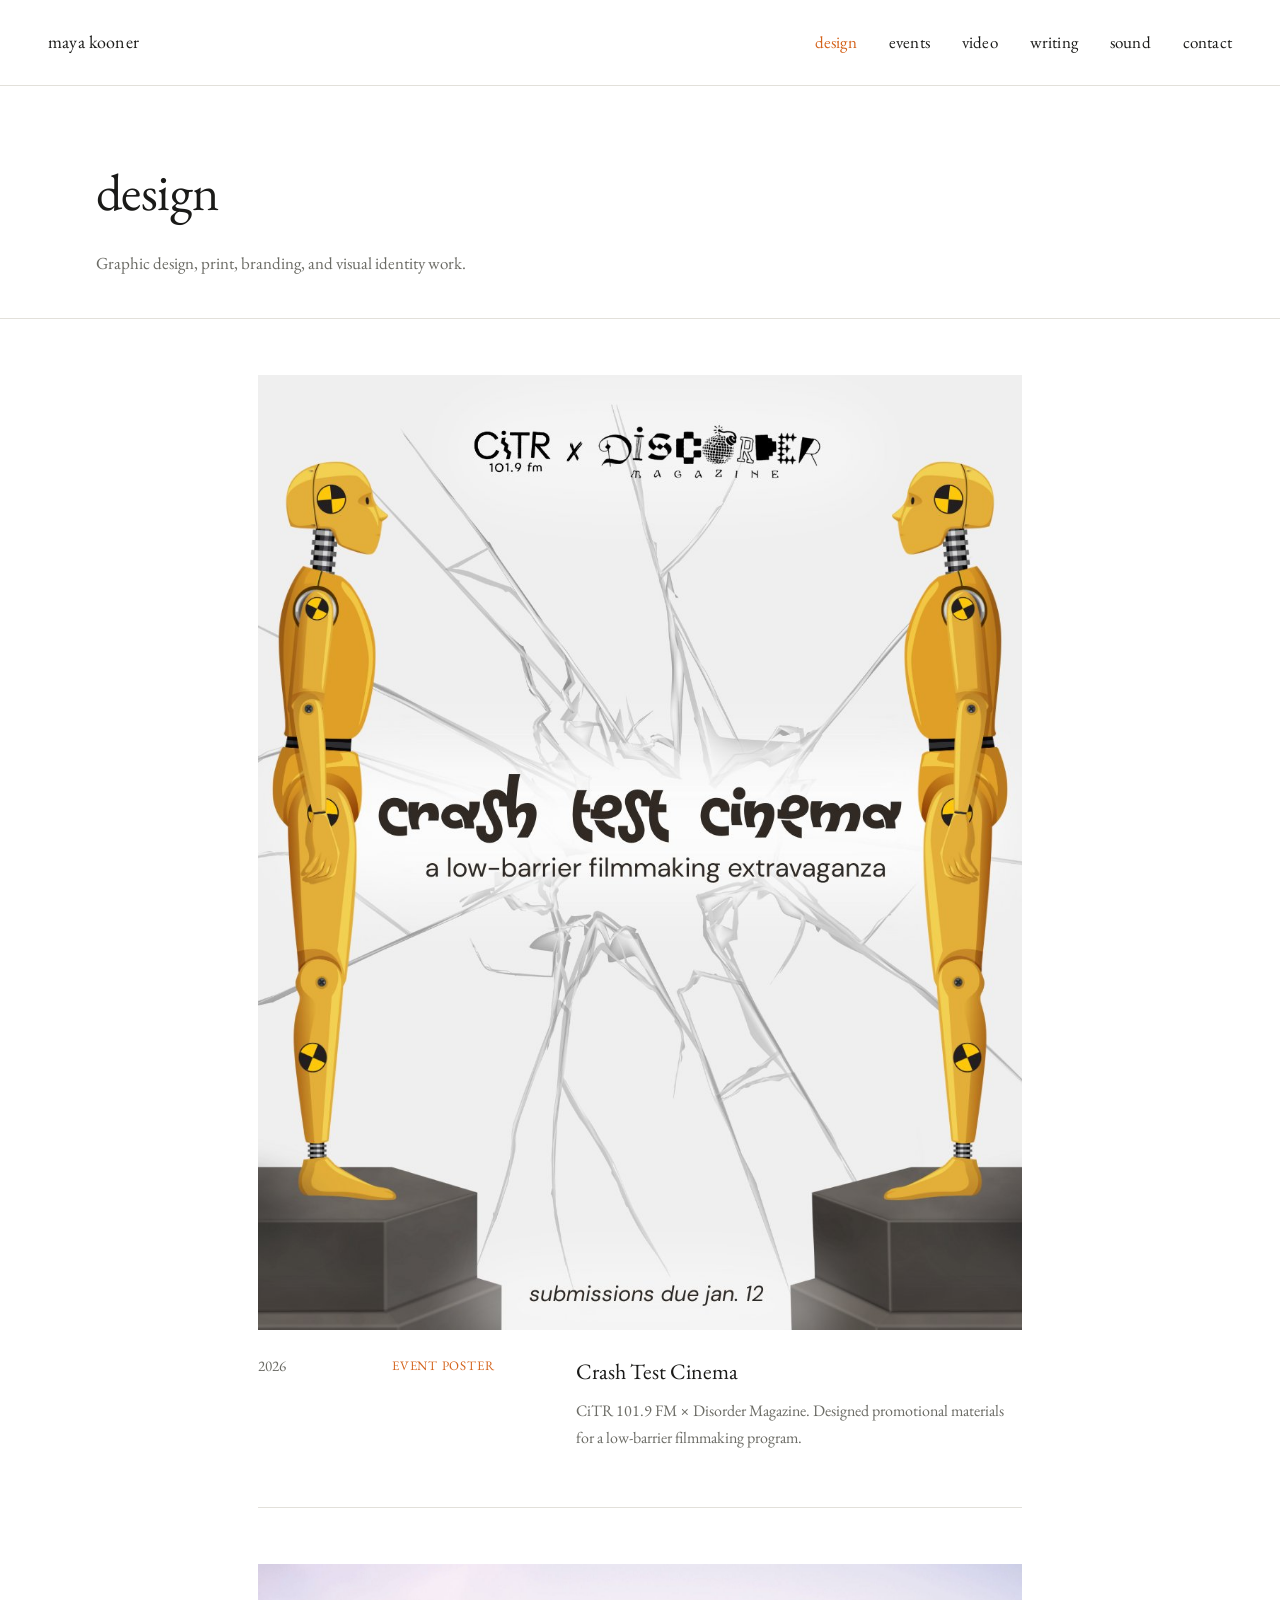
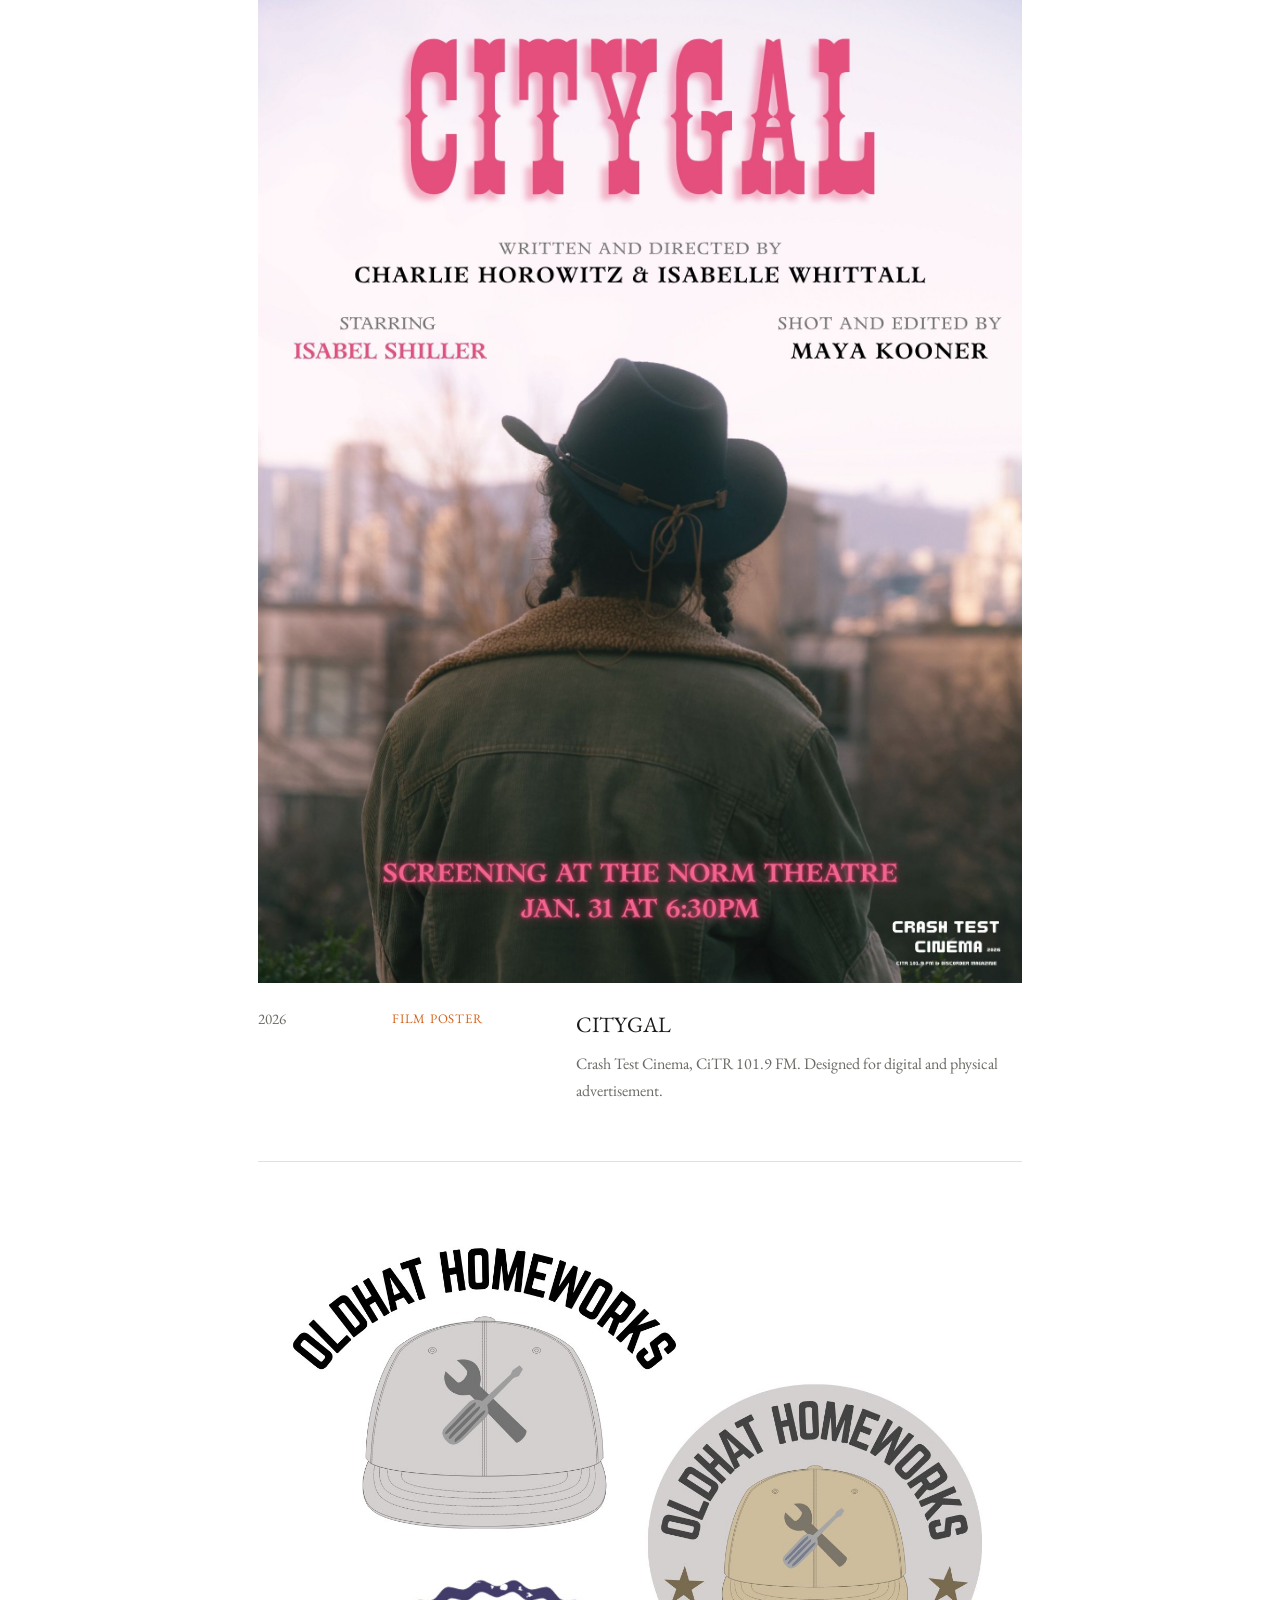
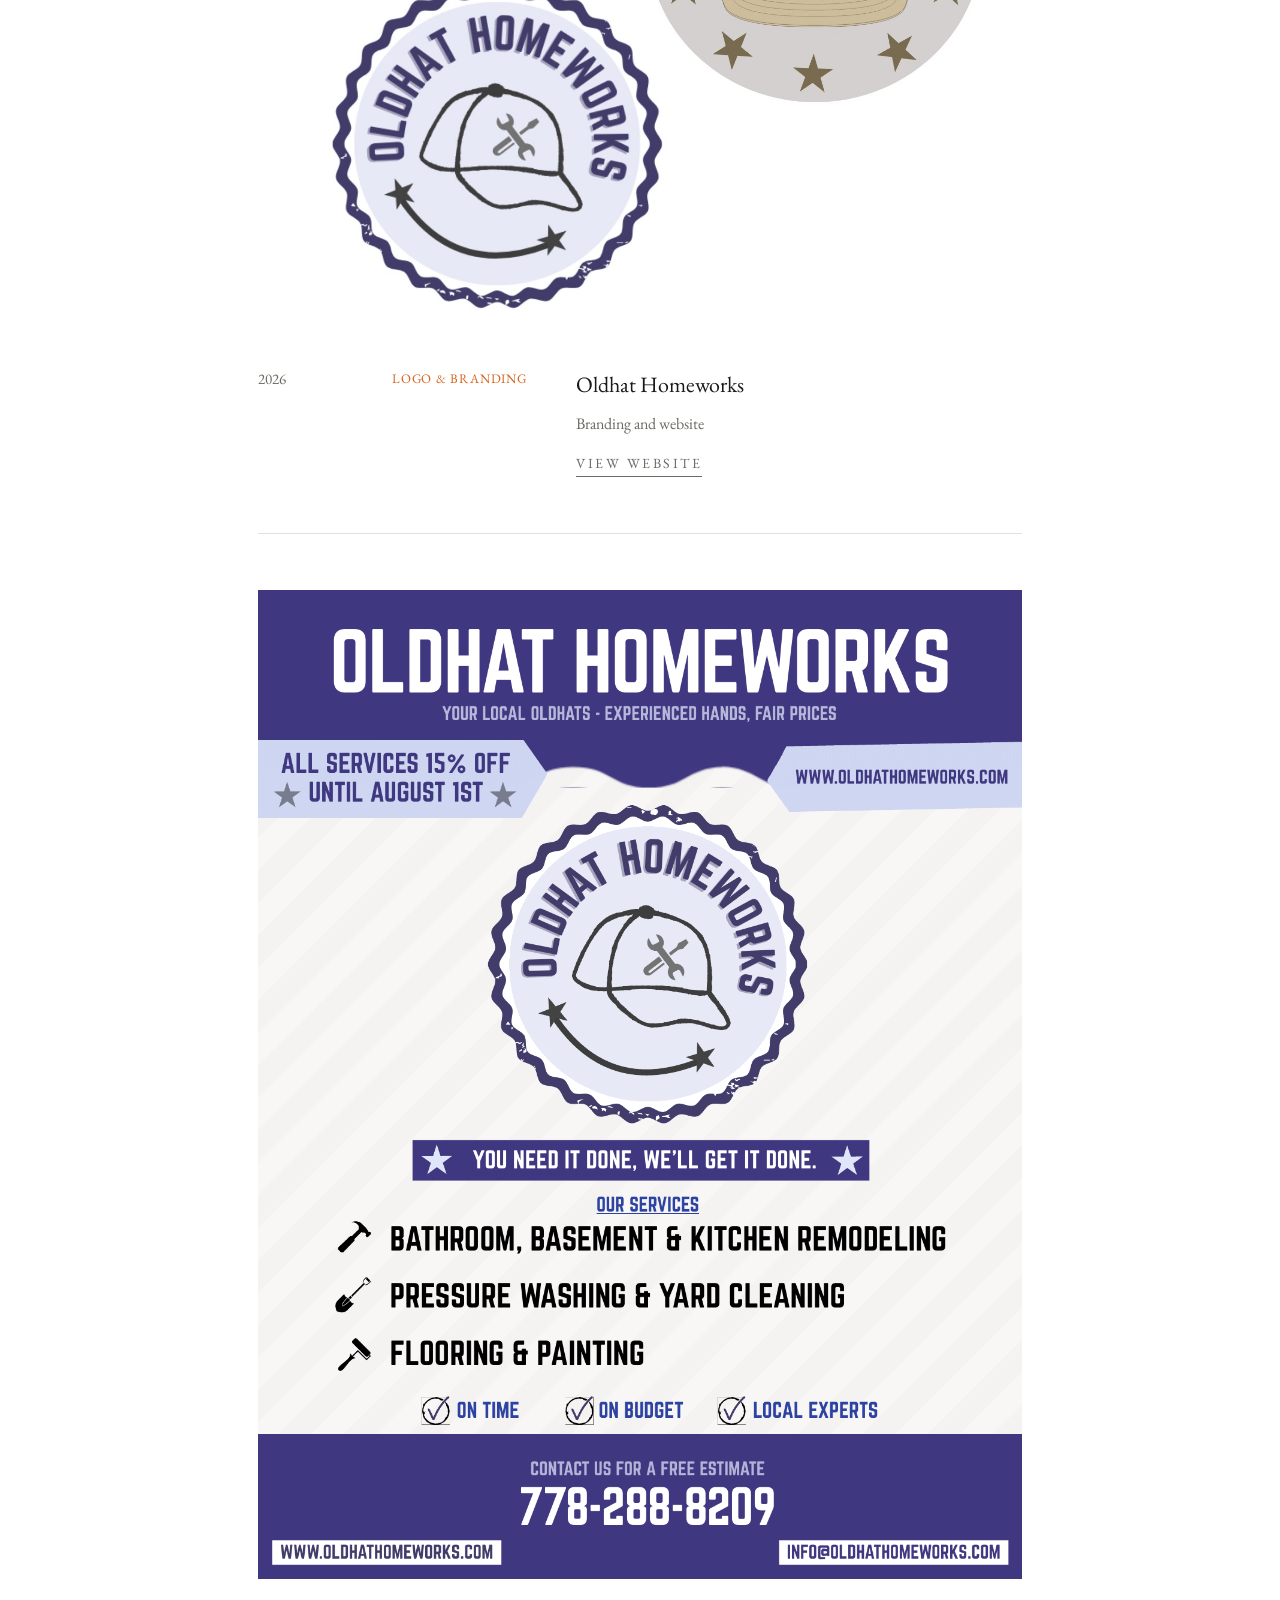
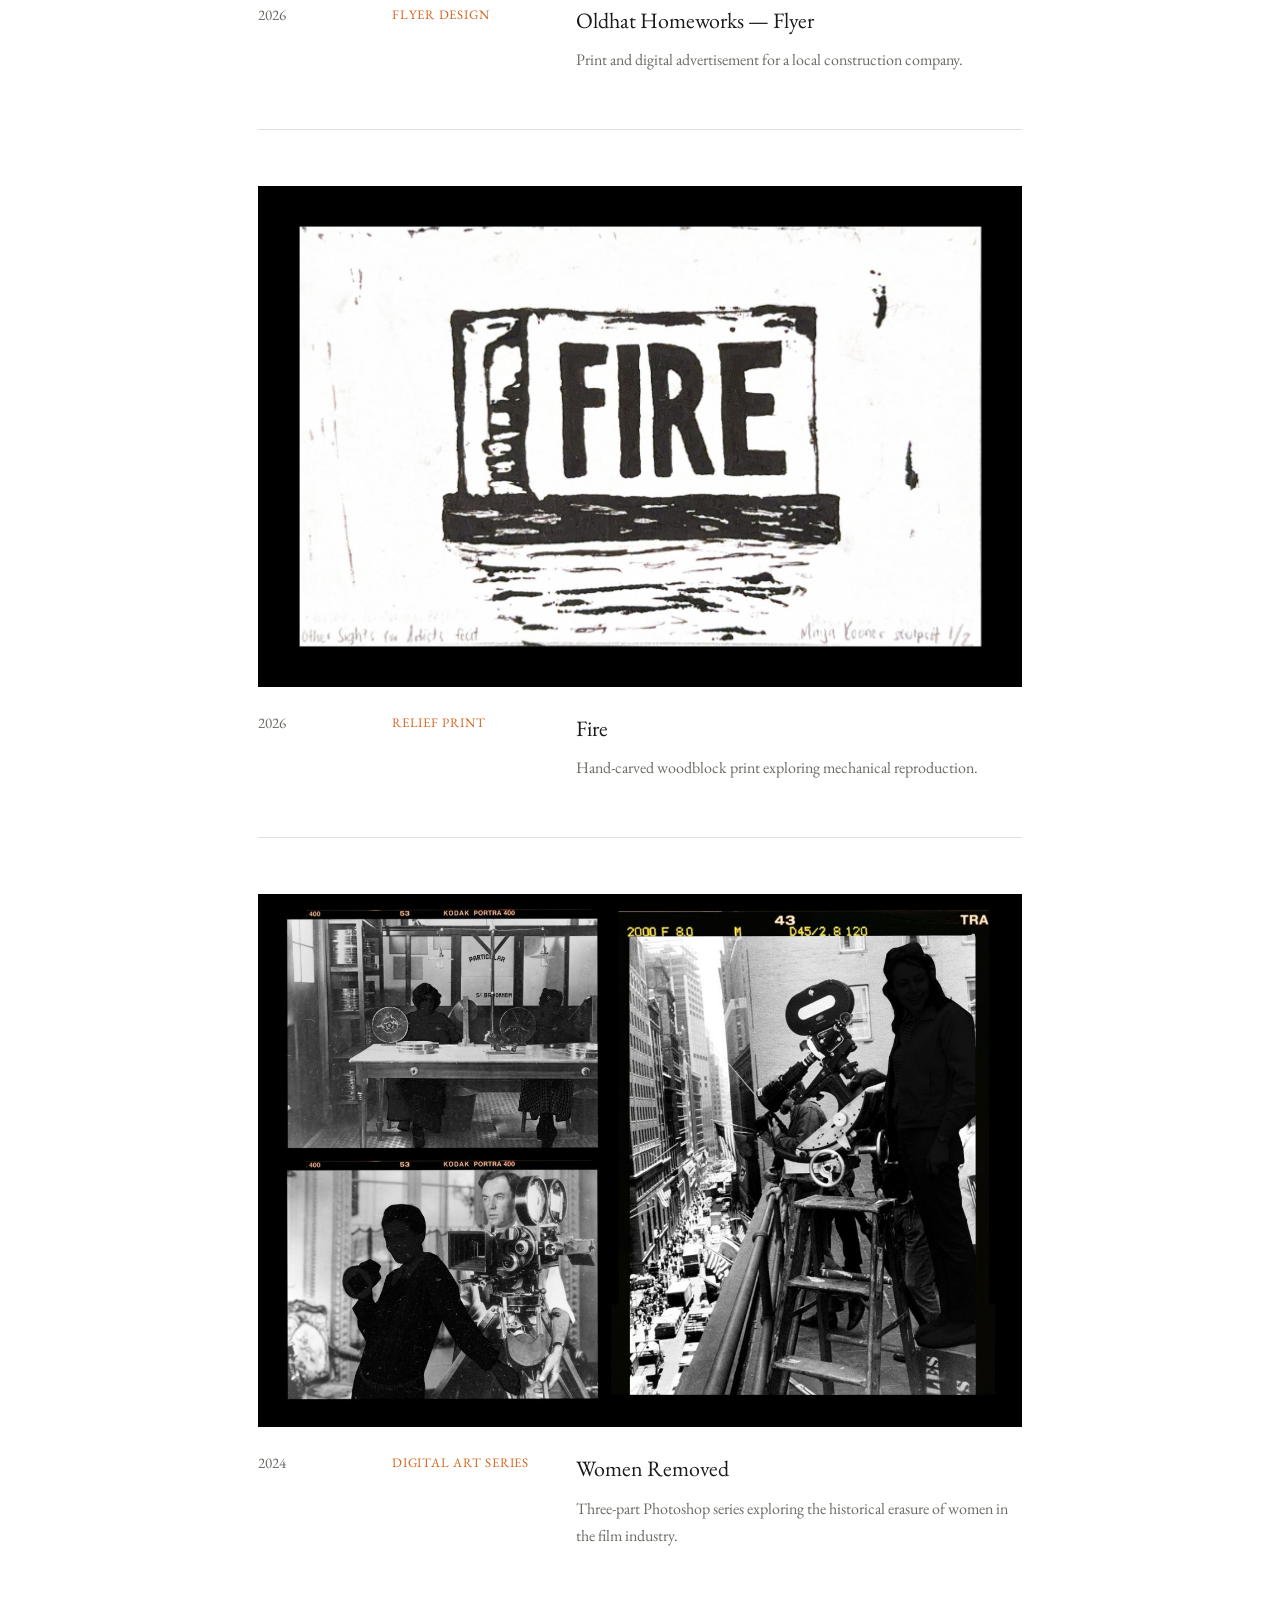
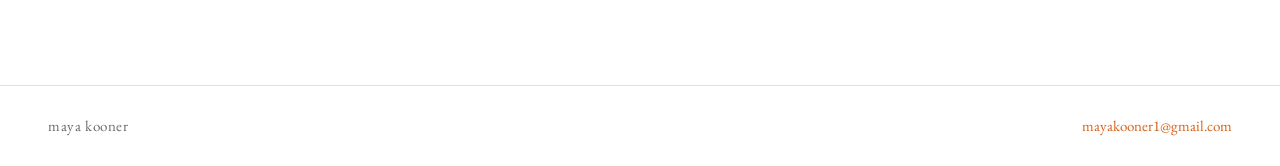
==== design.html @ 875c5512 "design.html video.html" ====
<!DOCTYPE html>
<html lang="en">
<head>
  <meta charset="UTF-8">
  <meta name="viewport" content="width=device-width, initial-scale=1.0">
  <title>design — maya kooner</title>
  <link rel="preconnect" href="https://fonts.googleapis.com">
  <link href="https://fonts.googleapis.com/css2?family=EB+Garamond:ital,wght@0,400;0,500;1,400&display=swap" rel="stylesheet">
  <link rel="stylesheet" href="style.css">
  <style>
    .projects {
      max-width: 860px;
      margin: 0 auto;
      padding: 0 48px;
    }

    .project {
      padding: 56px 0;
      border-bottom: 1px solid var(--light-rule);
    }

    .project:last-child { border-bottom: none; }

    .project-img {
      width: 100%;
      display: block;
      margin-bottom: 24px;
    }

    .project-footer {
      display: grid;
      grid-template-columns: 110px 160px 1fr;
      gap: 24px;
      align-items: start;
    }

    .project-year {
      font-size: 15px;
      color: var(--mid);
    }

    .project-tag {
      font-size: 13px;
      letter-spacing: 0.06em;
      text-transform: uppercase;
      color: var(--orange);
      line-height: 1.8;
    }

    .project-title {
      font-family: 'EB Garamond', serif;
      font-size: 22px;
      font-weight: 400;
      margin-bottom: 8px;
    }

    .project-desc {
      font-size: 16px;
      color: var(--mid);
      line-height: 1.7;
    }

    @media (max-width: 768px) {
      .projects { padding: 0 24px; }
      .project { padding: 40px 0; }
      .project-footer { grid-template-columns: 1fr; gap: 12px; }
    }
  </style>
</head>
<body>

  <nav>
    <a class="nav-name" href="index.html">maya kooner</a>
    <ul class="nav-links">
      <li><a href="design.html" class="active">design</a></li>
      <li><a href="events.html">events</a></li>
      <li><a href="video.html">video</a></li>
      <li><a href="writing.html">writing</a></li>
      <li><a href="sound.html">sound</a></li>
      <li><a href="mailto:mayakooner1@gmail.com" class="contact-link">contact</a></li>
    </ul>
  </nav>

  <div class="page-header">
    <h1>design</h1>
    <p>Graphic design, print, branding, and visual identity work.</p>
  </div>

  <div class="projects">

    <div class="project">
      <img class="project-img" src="crash_test_cinema__copy.png" alt="Crash Test Cinema poster">
      <div class="project-footer">
        <div class="project-year">2026</div>
        <div class="project-tag">Event Poster</div>
        <div>
          <div class="project-title">Crash Test Cinema</div>
          <div class="project-desc">CiTR 101.9 FM × Disorder Magazine. Designed promotional materials for a low-barrier filmmaking program.</div>
        </div>
      </div>
    </div>

    <div class="project">
      <img class="project-img" src="CITYGAL-Web_Version.jpg" alt="CITYGAL film poster">
      <div class="project-footer">
        <div class="project-year">2026</div>
        <div class="project-tag">Film Poster</div>
        <div>
          <div class="project-title">CITYGAL</div>
          <div class="project-desc">Crash Test Cinema, CiTR 101.9 FM. Designed for digital and physical advertisement.</div>
        </div>
      </div>
    </div>

    <div class="project">
      <img class="project-img" src="6_copy.png" alt="Oldhat Homeworks logo design">
      <div class="project-footer">
        <div class="project-year">2026</div>
        <div class="project-tag">Logo & Branding</div>
        <div>
          <div class="project-title">Oldhat Homeworks</div>
          <div class="project-desc">Branding and website</div>
          <a class="project-btn" href="https://www.oldhathomeworks.com/" target="_blank" rel="noopener">View website</a>
        </div>
      </div>
    </div>

    <div class="project">
      <img class="project-img" src="oldhat_flyer-1.png" alt="Oldhat Homeworks flyer">
      <div class="project-footer">
        <div class="project-year">2026</div>
        <div class="project-tag">Flyer Design</div>
        <div>
          <div class="project-title">Oldhat Homeworks — Flyer</div>
          <div class="project-desc">Print and digital advertisement for a local construction company.</div>
        </div>
      </div>
    </div>

    <div class="project">
      <img class="project-img" src="Untitled_design_copy.png" alt="Fire — relief print">
      <div class="project-footer">
        <div class="project-year">2026</div>
        <div class="project-tag">Relief Print</div>
        <div>
          <div class="project-title">Fire</div>
          <div class="project-desc">Hand-carved woodblock print exploring mechanical reproduction.</div>
        </div>
      </div>
    </div>

    <div class="project">
      <img class="project-img" src="4_copy.png" alt="Women Removed — digital art series">
      <div class="project-footer">
        <div class="project-year">2024</div>
        <div class="project-tag">Digital Art Series</div>
        <div>
          <div class="project-title">Women Removed</div>
          <div class="project-desc">Three-part Photoshop series exploring the historical erasure of women in the film industry.</div>
        </div>
      </div>
    </div>

  </div>

  <footer>
    <span>maya kooner</span>
    <a href="mailto:mayakooner1@gmail.com">mayakooner1@gmail.com</a>
  </footer>

</body>
</html>
---- style.css ----
*, *::before, *::after { box-sizing: border-box; margin: 0; padding: 0; }

:root {
  --cream: #f7f5f0;
  --white: #ffffff;
  --ink: #1a1a18;
  --mid: #6b6b65;
  --orange: #d4621a;
  --light-rule: #e2e0da;
}

body {
  font-family: 'EB Garamond', serif;
  background: var(--white);
  color: var(--ink);
  font-size: 17px;
  line-height: 1.6;
}

nav {
  display: flex;
  align-items: center;
  justify-content: space-between;
  padding: 28px 48px;
  position: sticky;
  top: 0;
  background: var(--white);
  z-index: 100;
  border-bottom: 1px solid var(--light-rule);
}

.nav-name {
  font-family: 'EB Garamond', serif;
  font-size: 18px;
  font-weight: 400;
  letter-spacing: 0.01em;
  text-decoration: none;
  color: var(--ink);
}

.nav-links {
  display: flex;
  align-items: center;
  gap: 32px;
  list-style: none;
}

.nav-links a {
  text-decoration: none;
  color: var(--ink);
  font-family: 'EB Garamond', serif;
  font-size: 17px;
  font-weight: 400;
  letter-spacing: 0.01em;
  transition: color 0.2s;
}

.nav-links a:hover { color: var(--mid); }
.nav-links a.active { color: var(--orange); }

.button-link,
.writing-link,
.project-link,
.project-btn,
.header-links a,
.event-links a {
  display: inline-block;
  margin-top: 14px;
  font-size: 14px;
  letter-spacing: 0.18em;
  text-transform: uppercase;
  color: var(--mid);
  text-decoration: none;
  border-bottom: 1px solid currentColor;
  padding-bottom: 2px;
  transition: color 0.2s, border-color 0.2s;
}

.button-link:hover,
.writing-link:hover,
.project-link:hover,
.project-btn:hover,
.header-links a:hover,
.event-links a:hover {
  color: var(--orange);
  border-color: currentColor;
}

.page-header {
  padding: 64px 72px 40px 96px;
  border-bottom: 1px solid var(--light-rule);
}

.page-header h1 {
  font-family: 'EB Garamond', serif;
  font-size: clamp(32px, 5vw, 52px);
  font-weight: 400;
  letter-spacing: -0.01em;
}

.page-header p {
  margin-top: 16px;
  font-size: 17px;
  color: var(--mid);
  max-width: 560px;
  line-height: 1.7;
}

/* FOOTER */
footer {
  border-top: 1px solid var(--light-rule);
  padding: 28px 48px;
  display: flex;
  justify-content: space-between;
  align-items: center;
  margin-top: 80px;
}

footer span {
  font-size: 15px;
  color: var(--mid);
  letter-spacing: 0.04em;
  font-family: 'EB Garamond', serif;
}

footer a {
  font-size: 15px;
  color: var(--orange);
  text-decoration: none;
  font-family: 'EB Garamond', serif;
}

@media (max-width: 768px) {
  nav { padding: 20px 24px; }
  .nav-links { gap: 16px; }
  .page-header { padding: 40px 24px 28px; }
  footer { padding: 20px 24px; flex-direction: column; gap: 8px; text-align: center; }
}
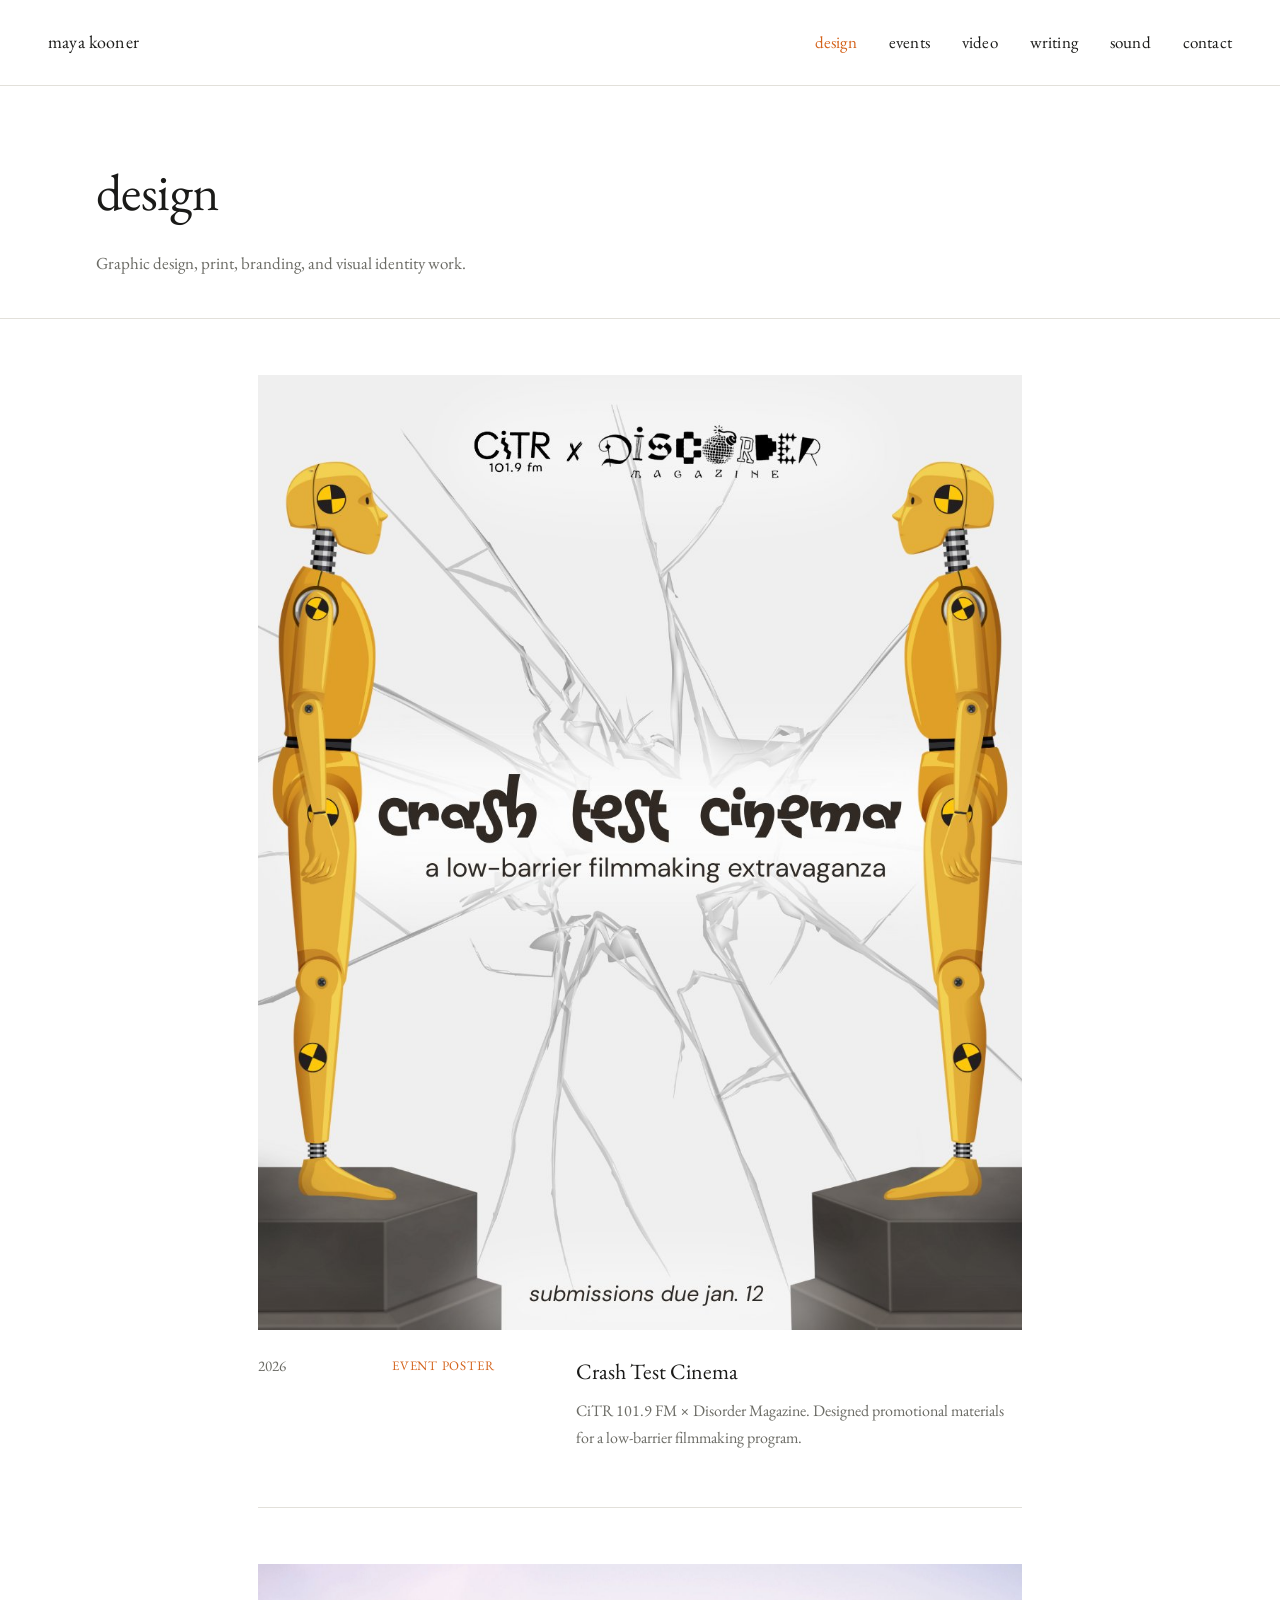
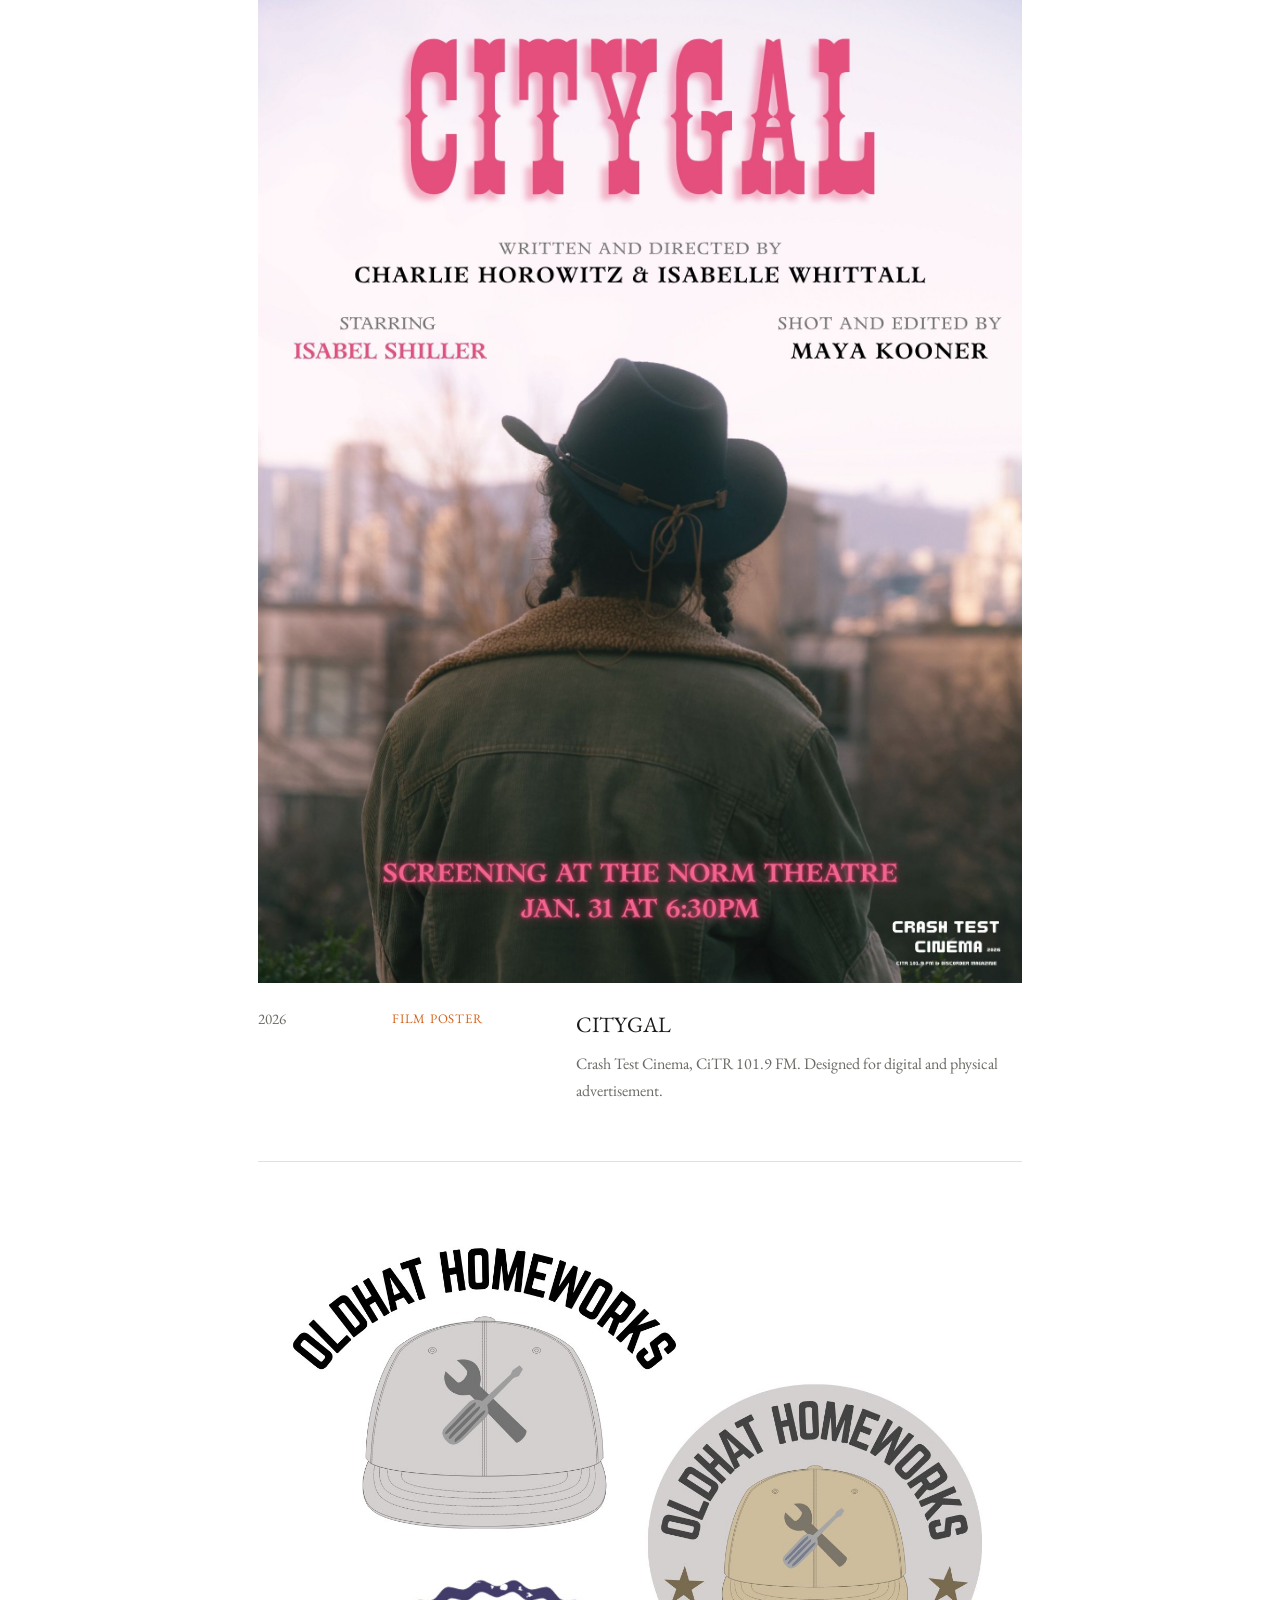
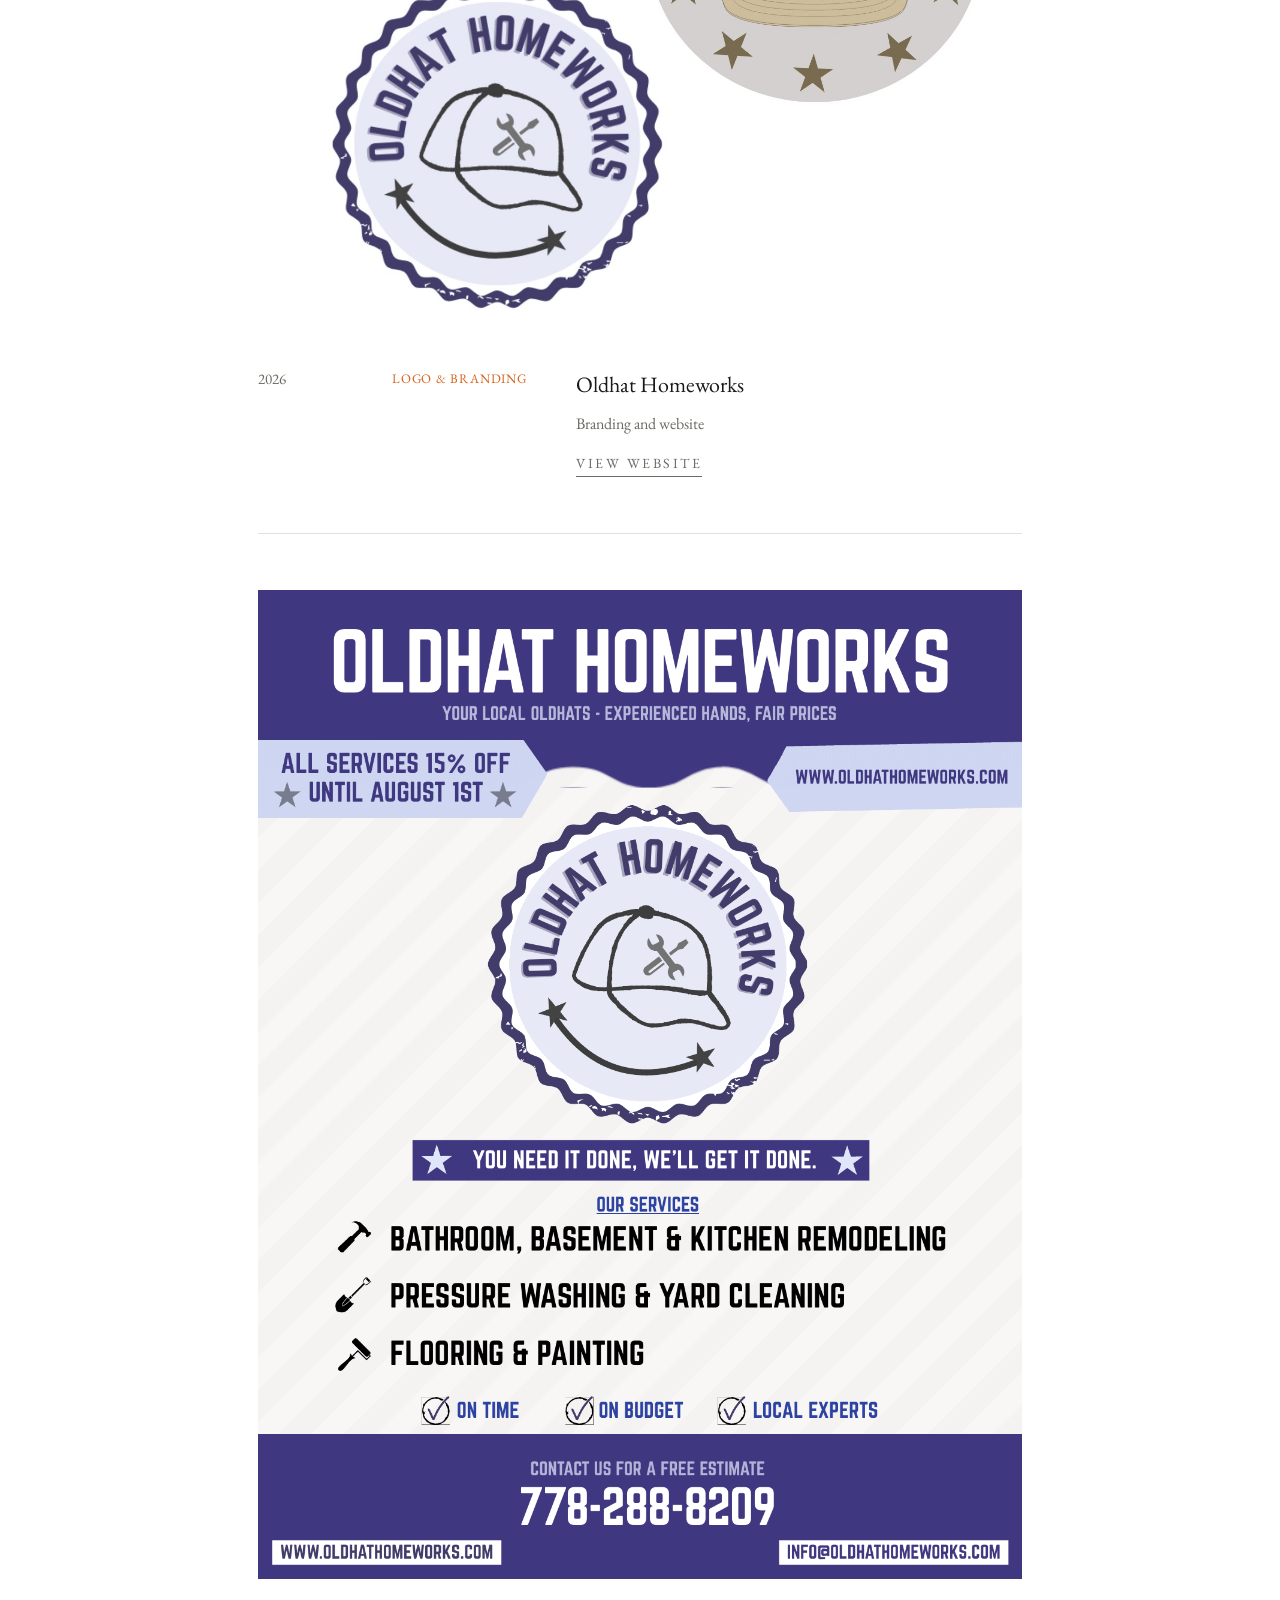
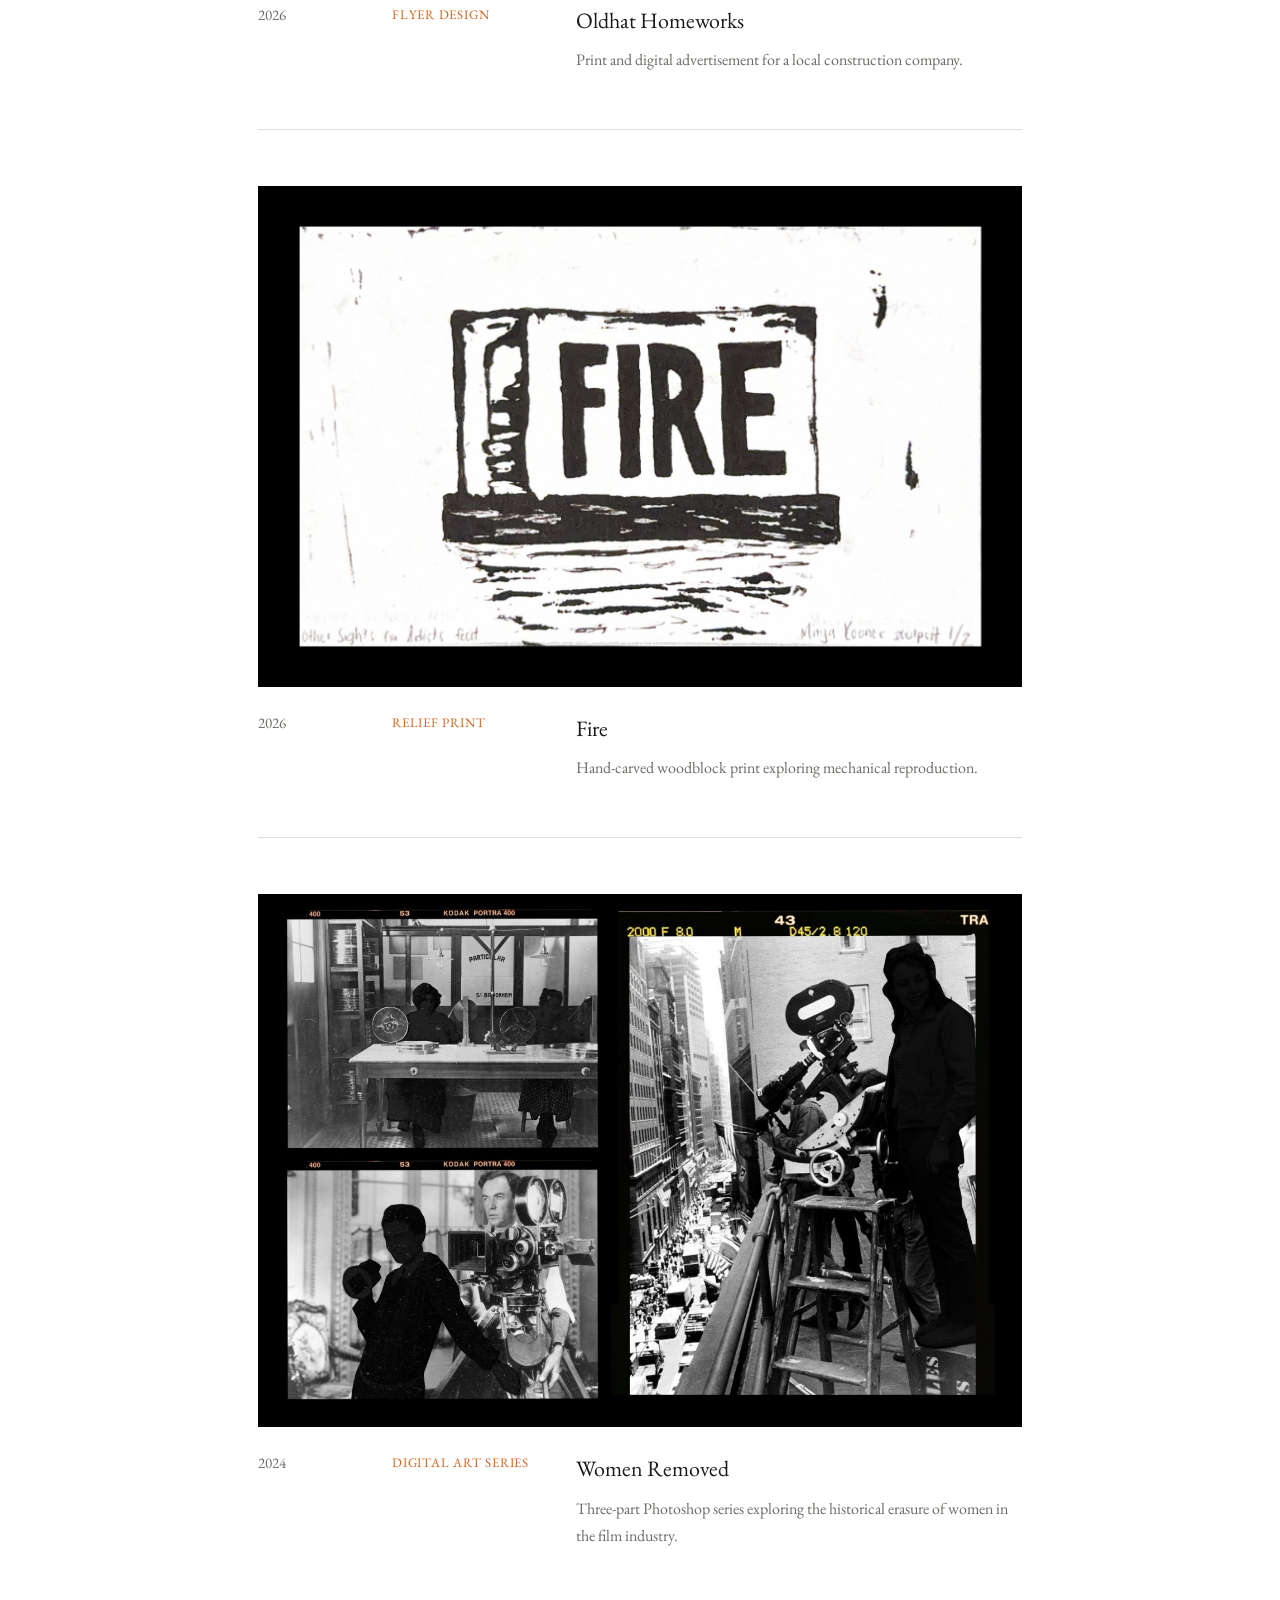
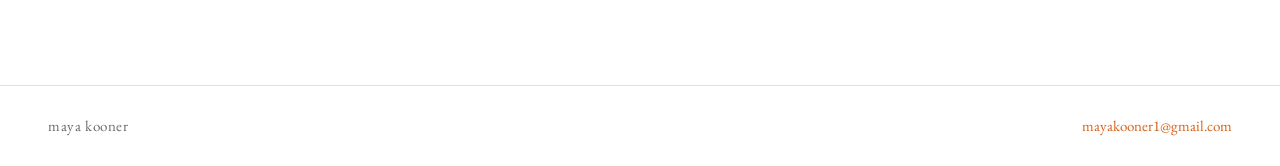
==== commit 07c73e6b: "design.html" ====
--- a/design.html
+++ b/design.html
@@ -131,7 +131,7 @@
         <div class="project-year">2026</div>
         <div class="project-tag">Flyer Design</div>
         <div>
-          <div class="project-title">Oldhat Homeworks — Flyer</div>
+          <div class="project-title">Oldhat Homeworks</div>
           <div class="project-desc">Print and digital advertisement for a local construction company.</div>
         </div>
       </div>
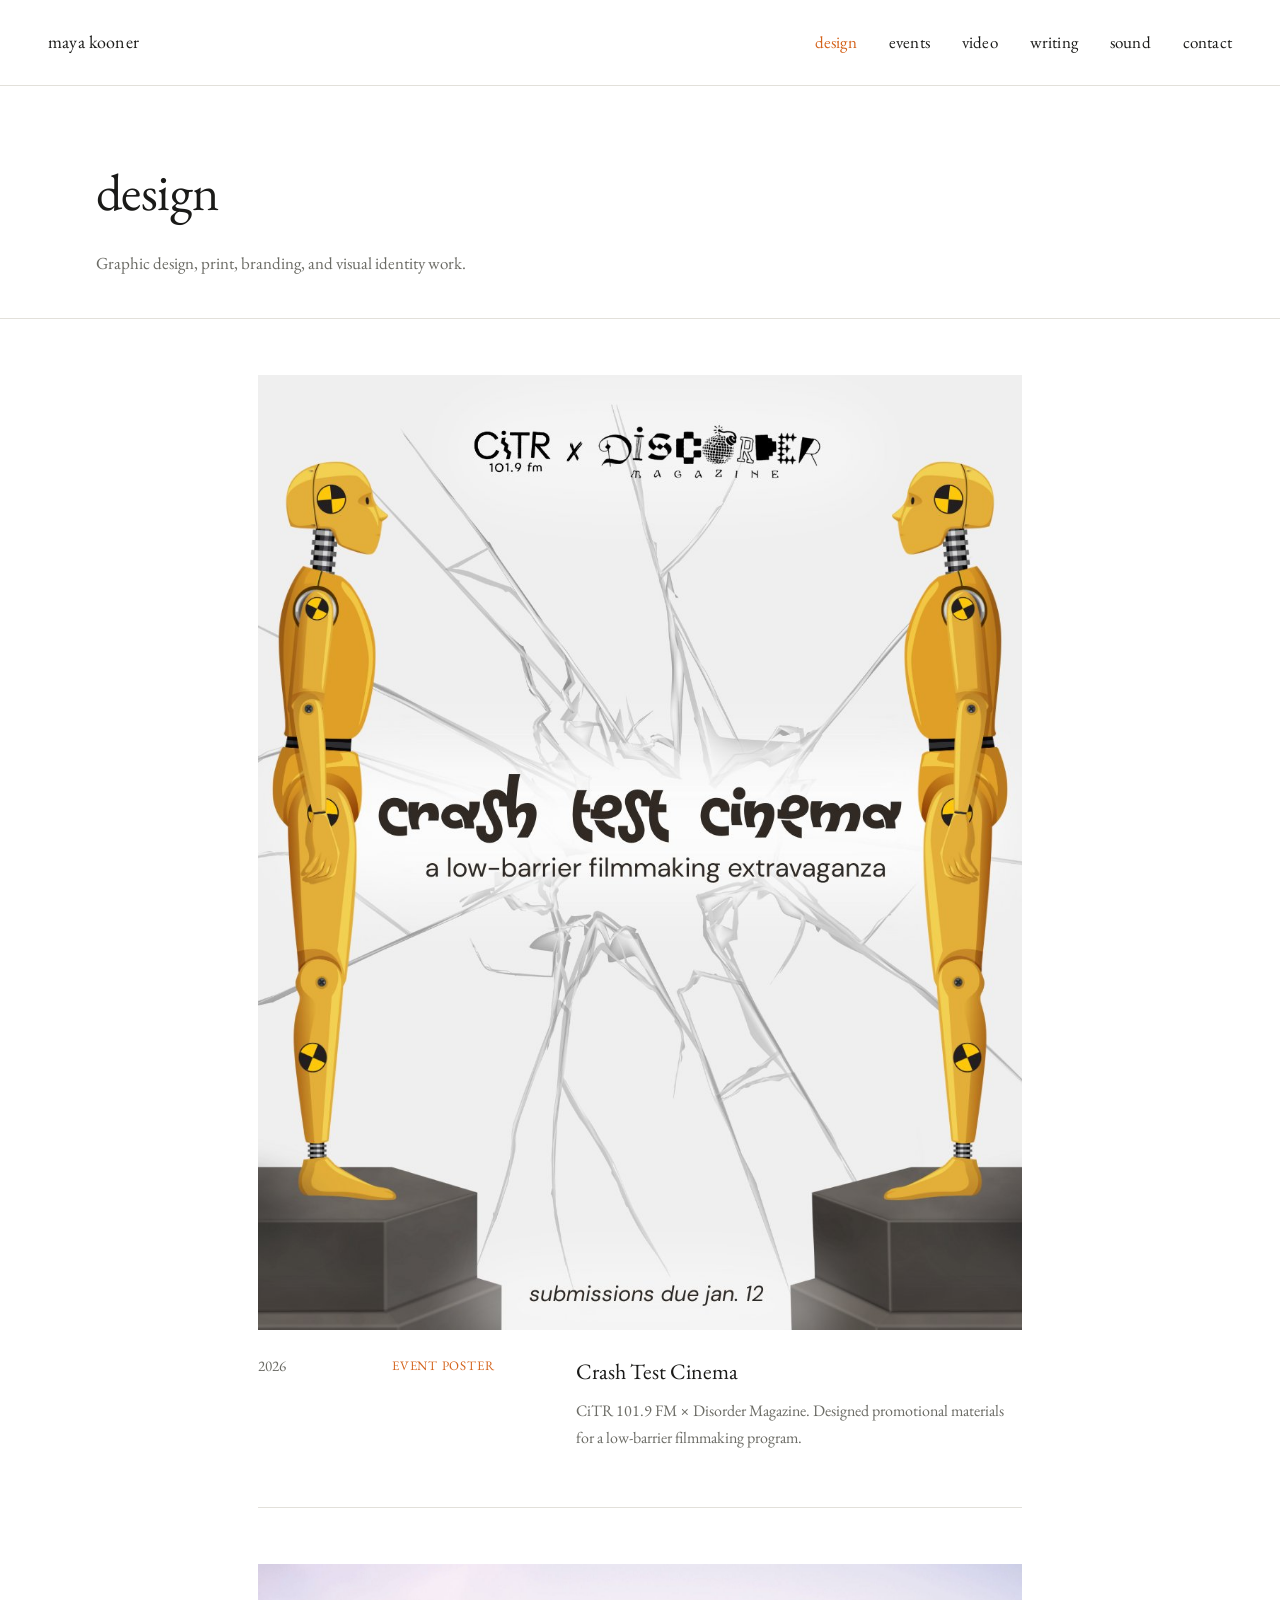
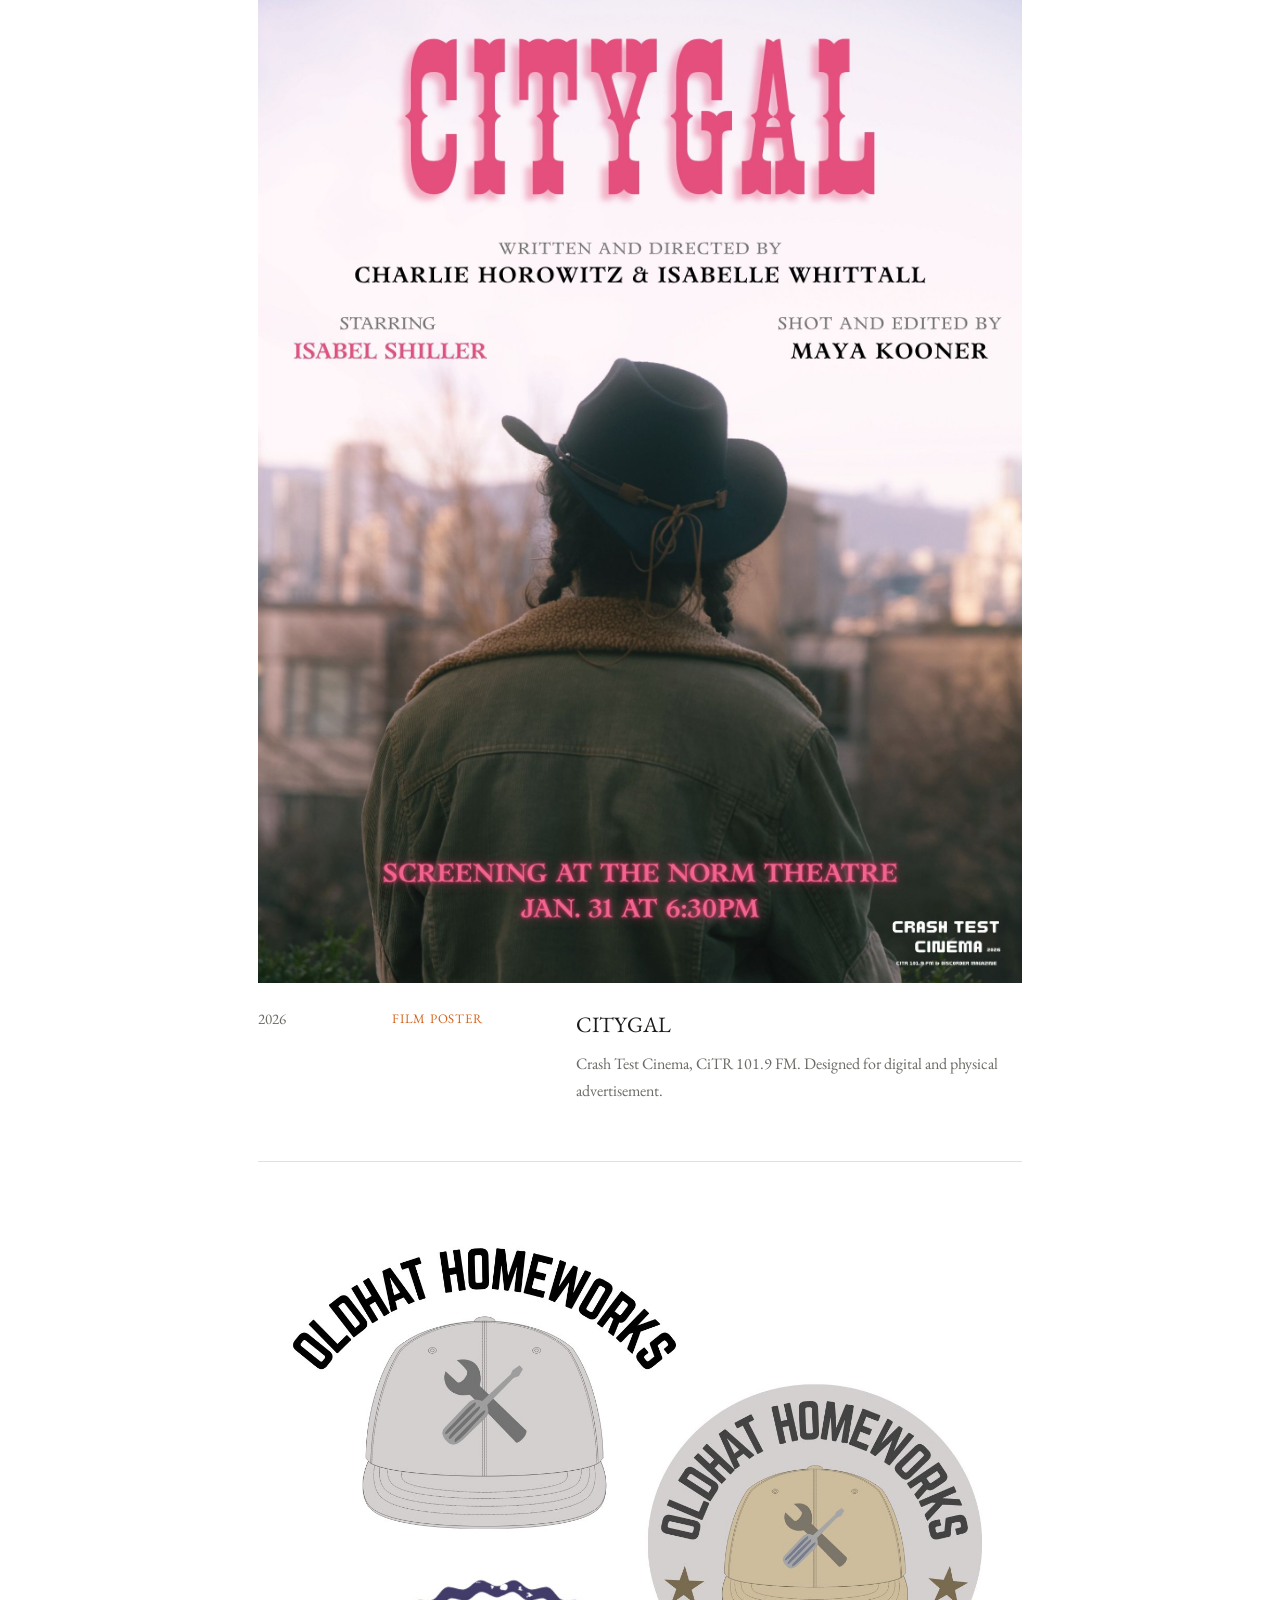
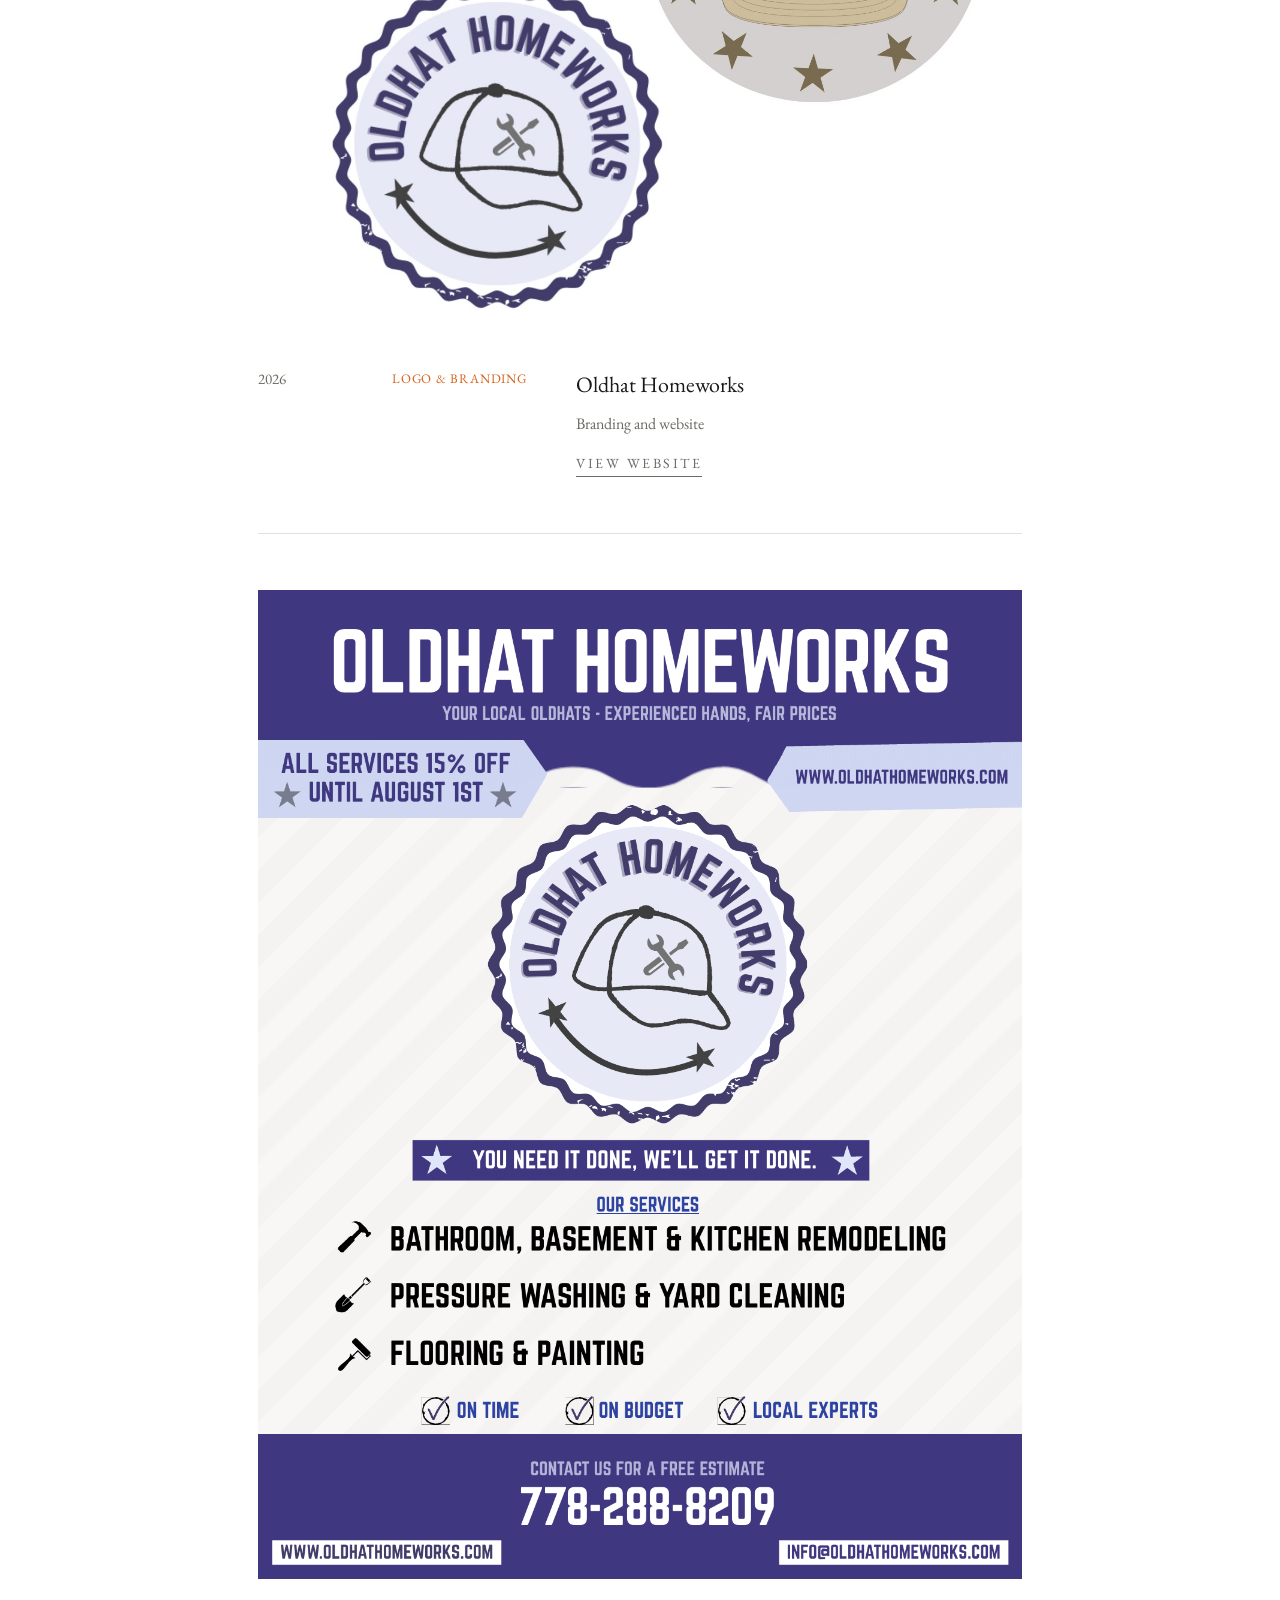
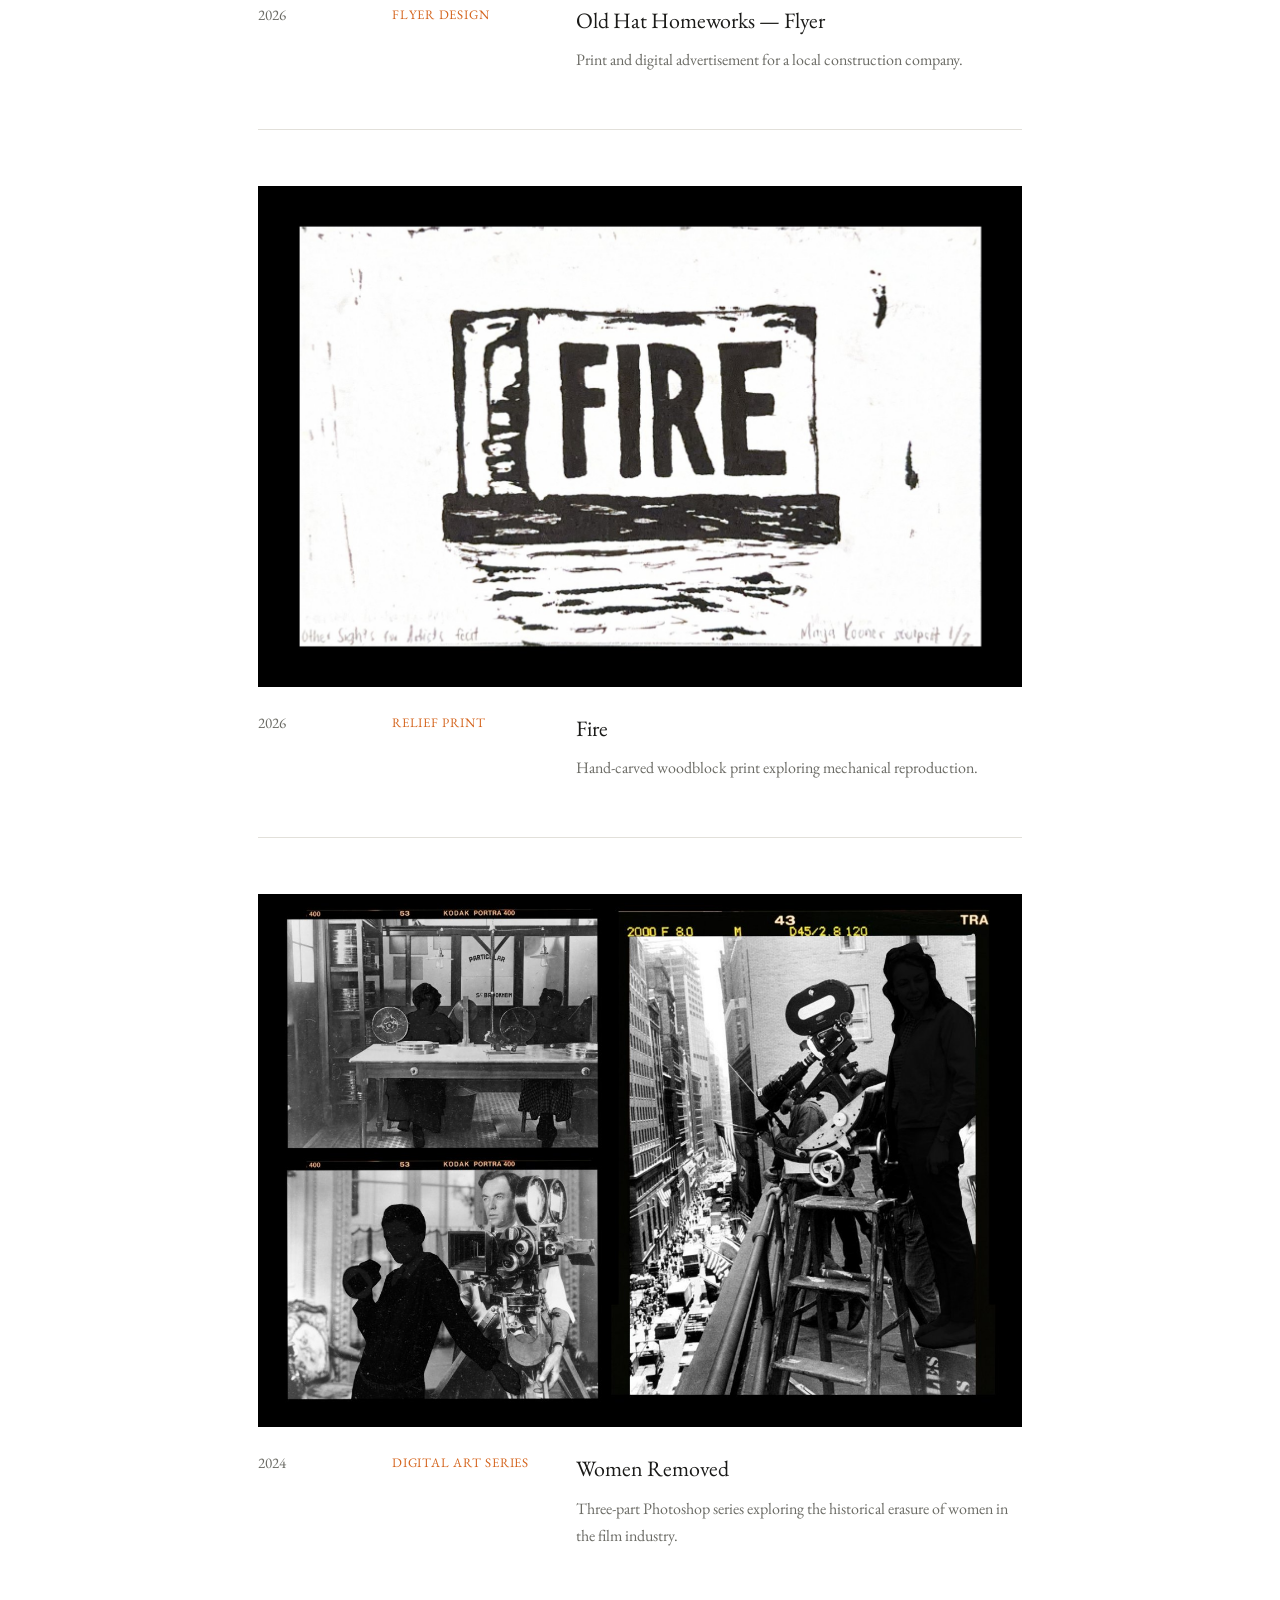
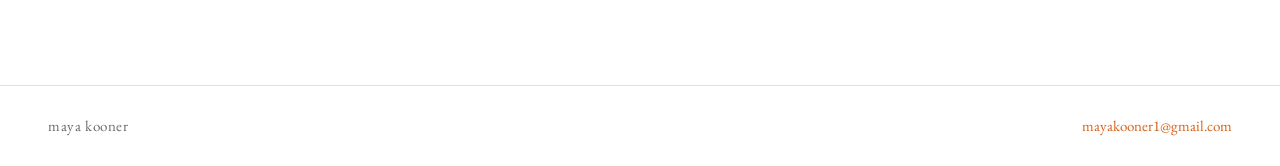
==== commit e40fd897: "Add files via upload" ====
--- a/design.html
+++ b/design.html
@@ -126,12 +126,12 @@
     </div>
 
     <div class="project">
-      <img class="project-img" src="oldhat_flyer-1.png" alt="Oldhat Homeworks flyer">
+      <img class="project-img" src="oldhat_flyer-1.png" alt="Old Hat Homeworks flyer">
       <div class="project-footer">
         <div class="project-year">2026</div>
         <div class="project-tag">Flyer Design</div>
         <div>
-          <div class="project-title">Oldhat Homeworks</div>
+          <div class="project-title">Old Hat Homeworks — Flyer</div>
           <div class="project-desc">Print and digital advertisement for a local construction company.</div>
         </div>
       </div>
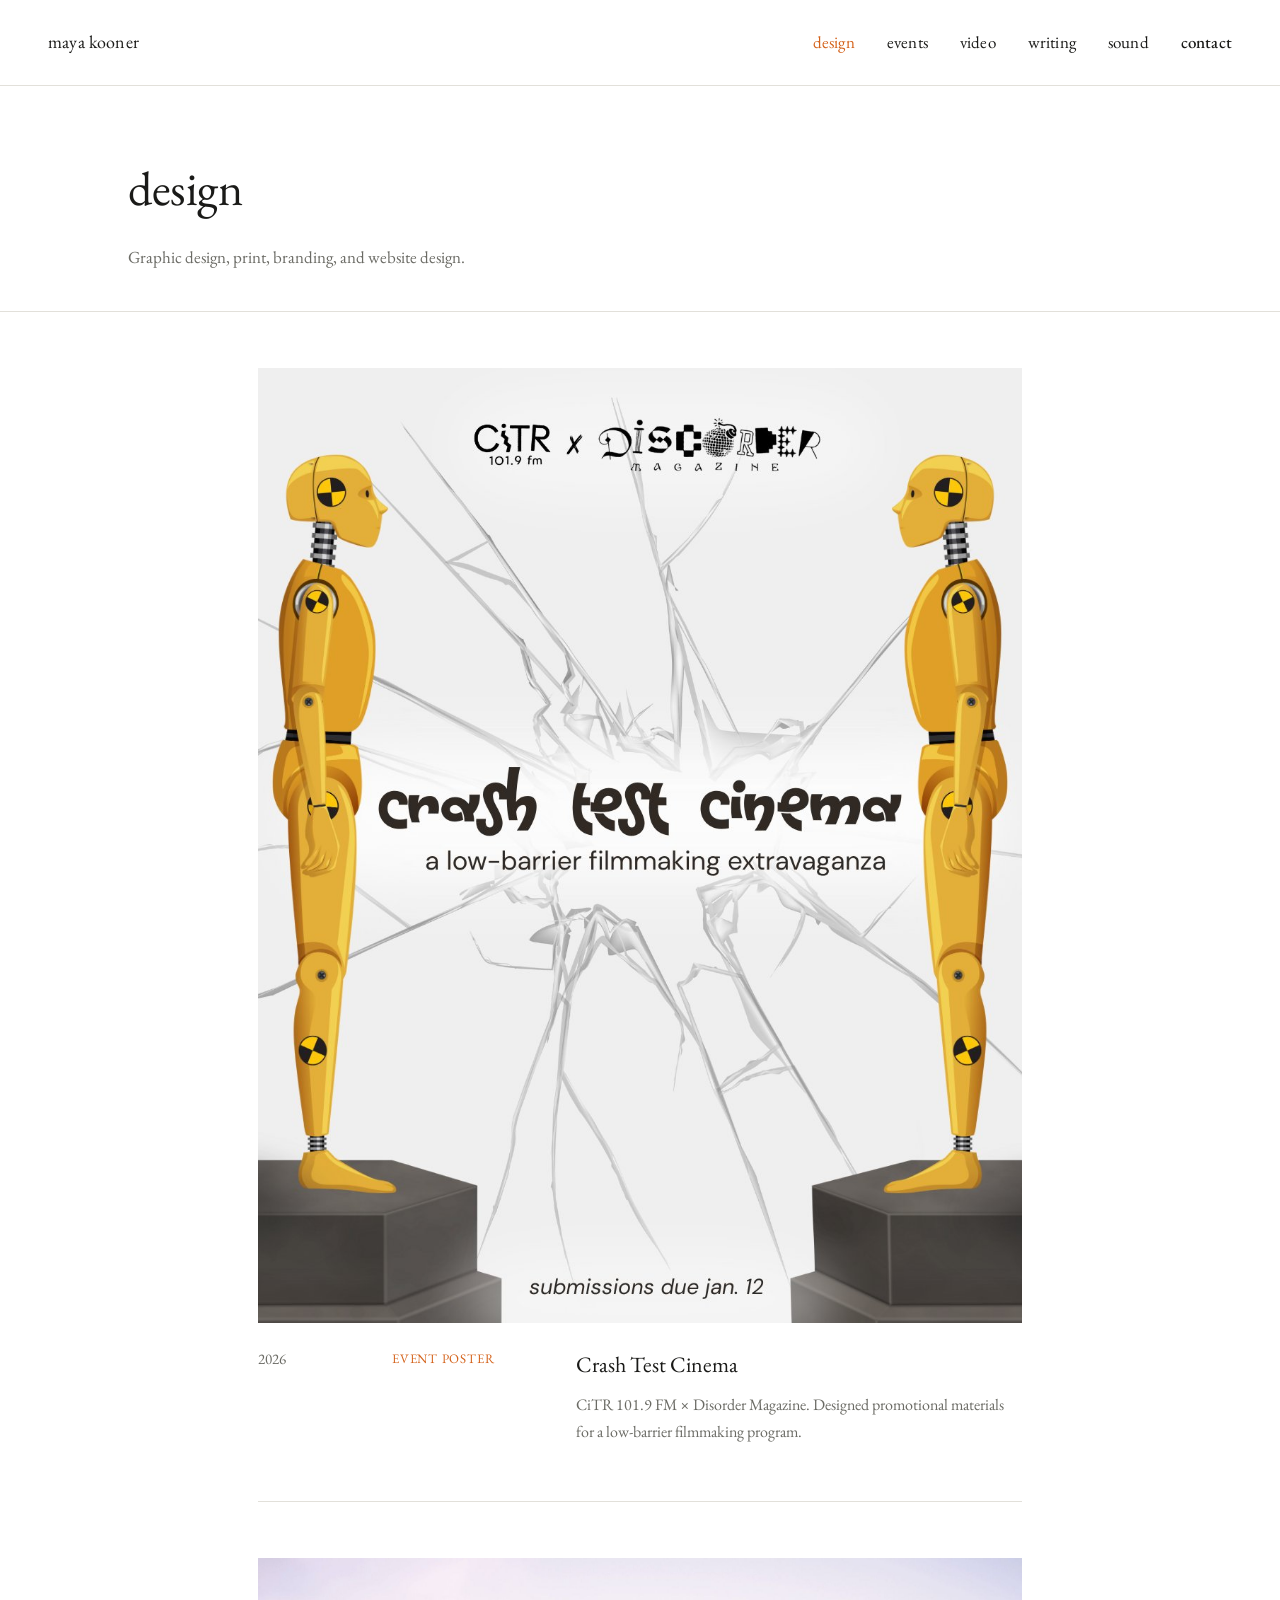
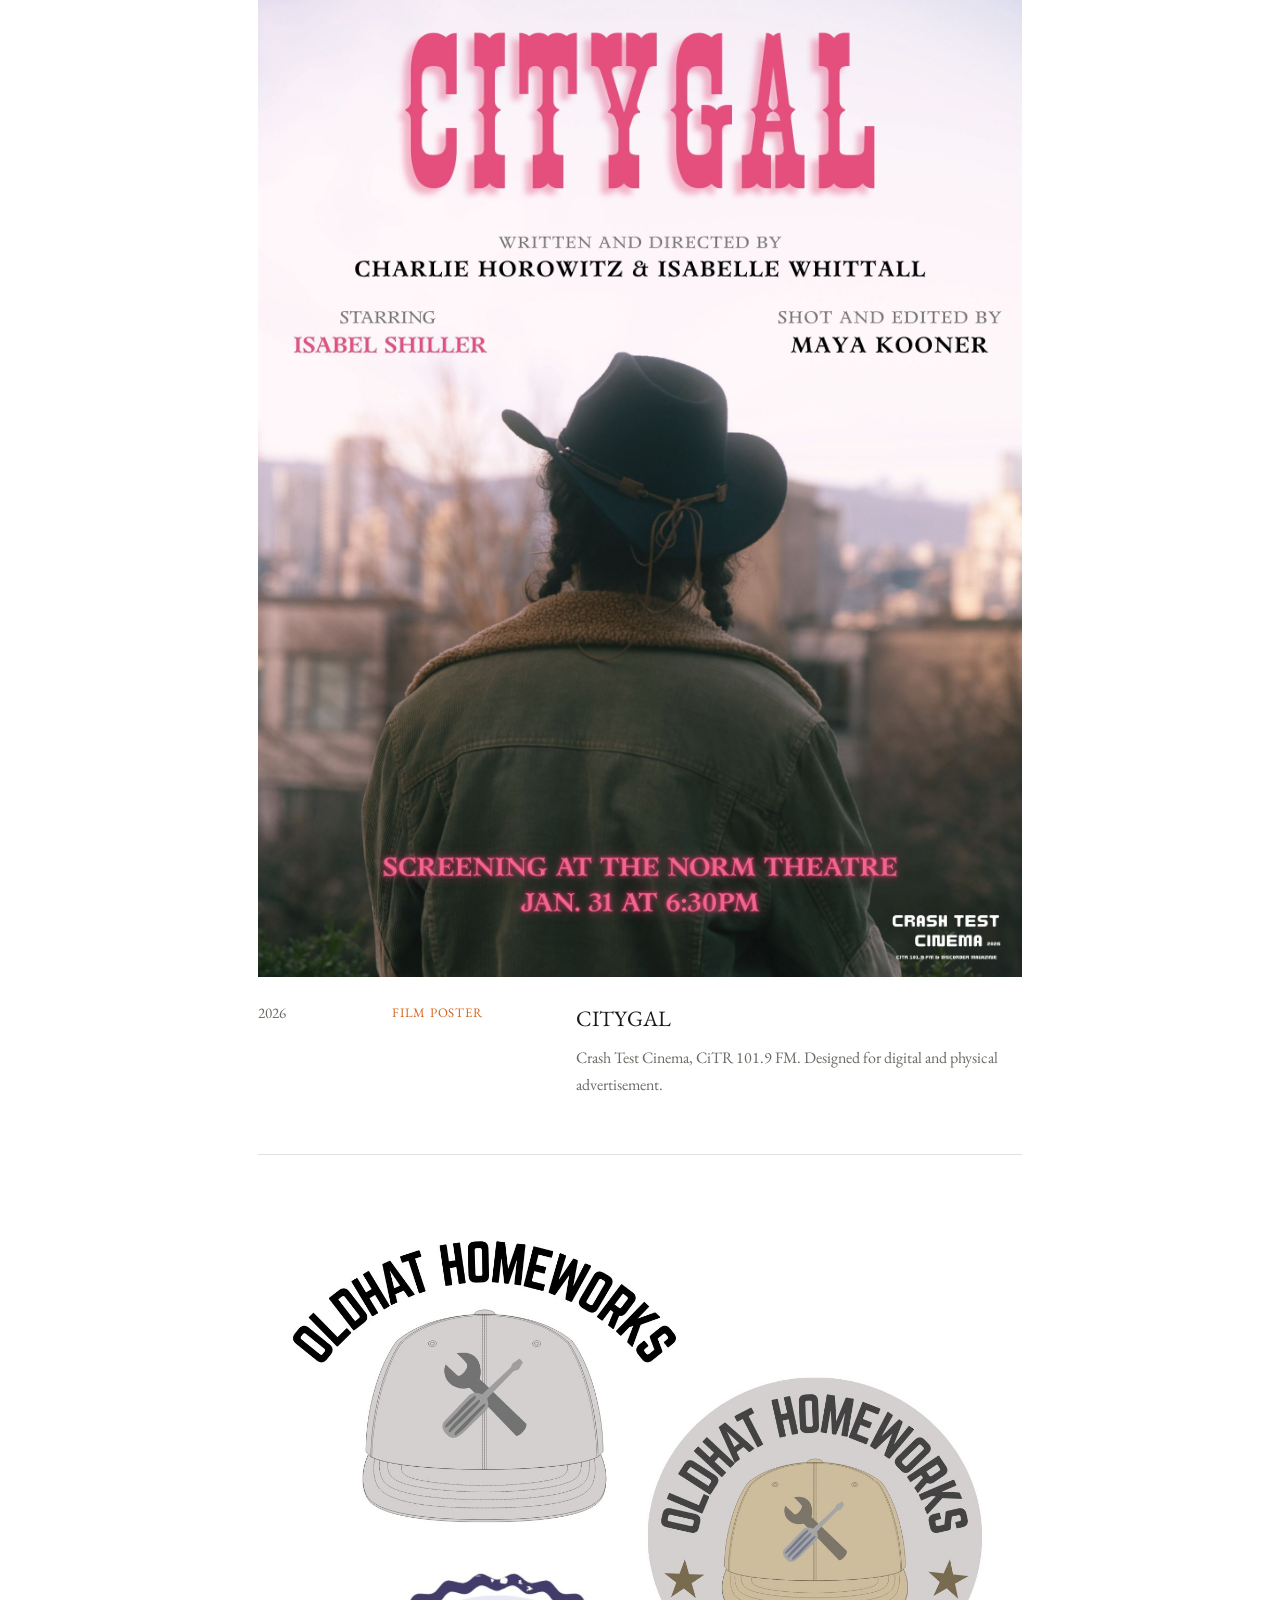
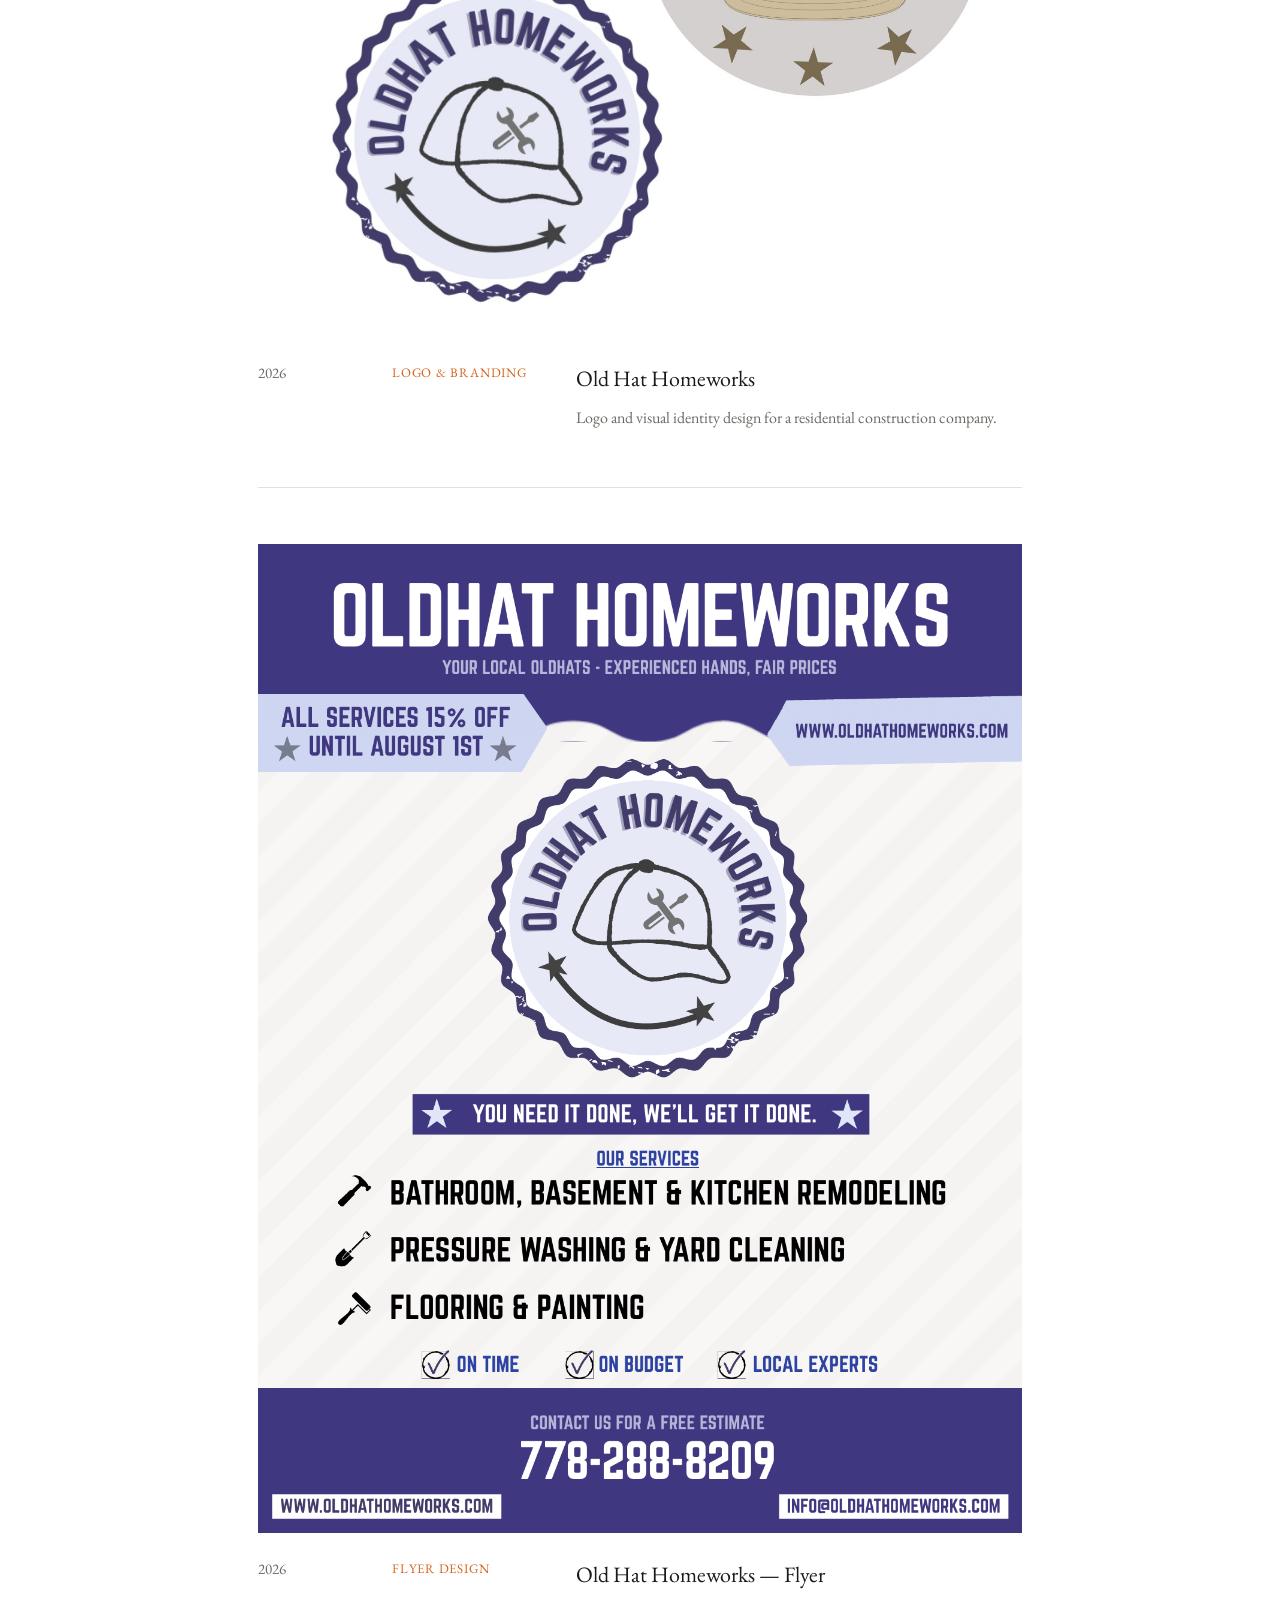
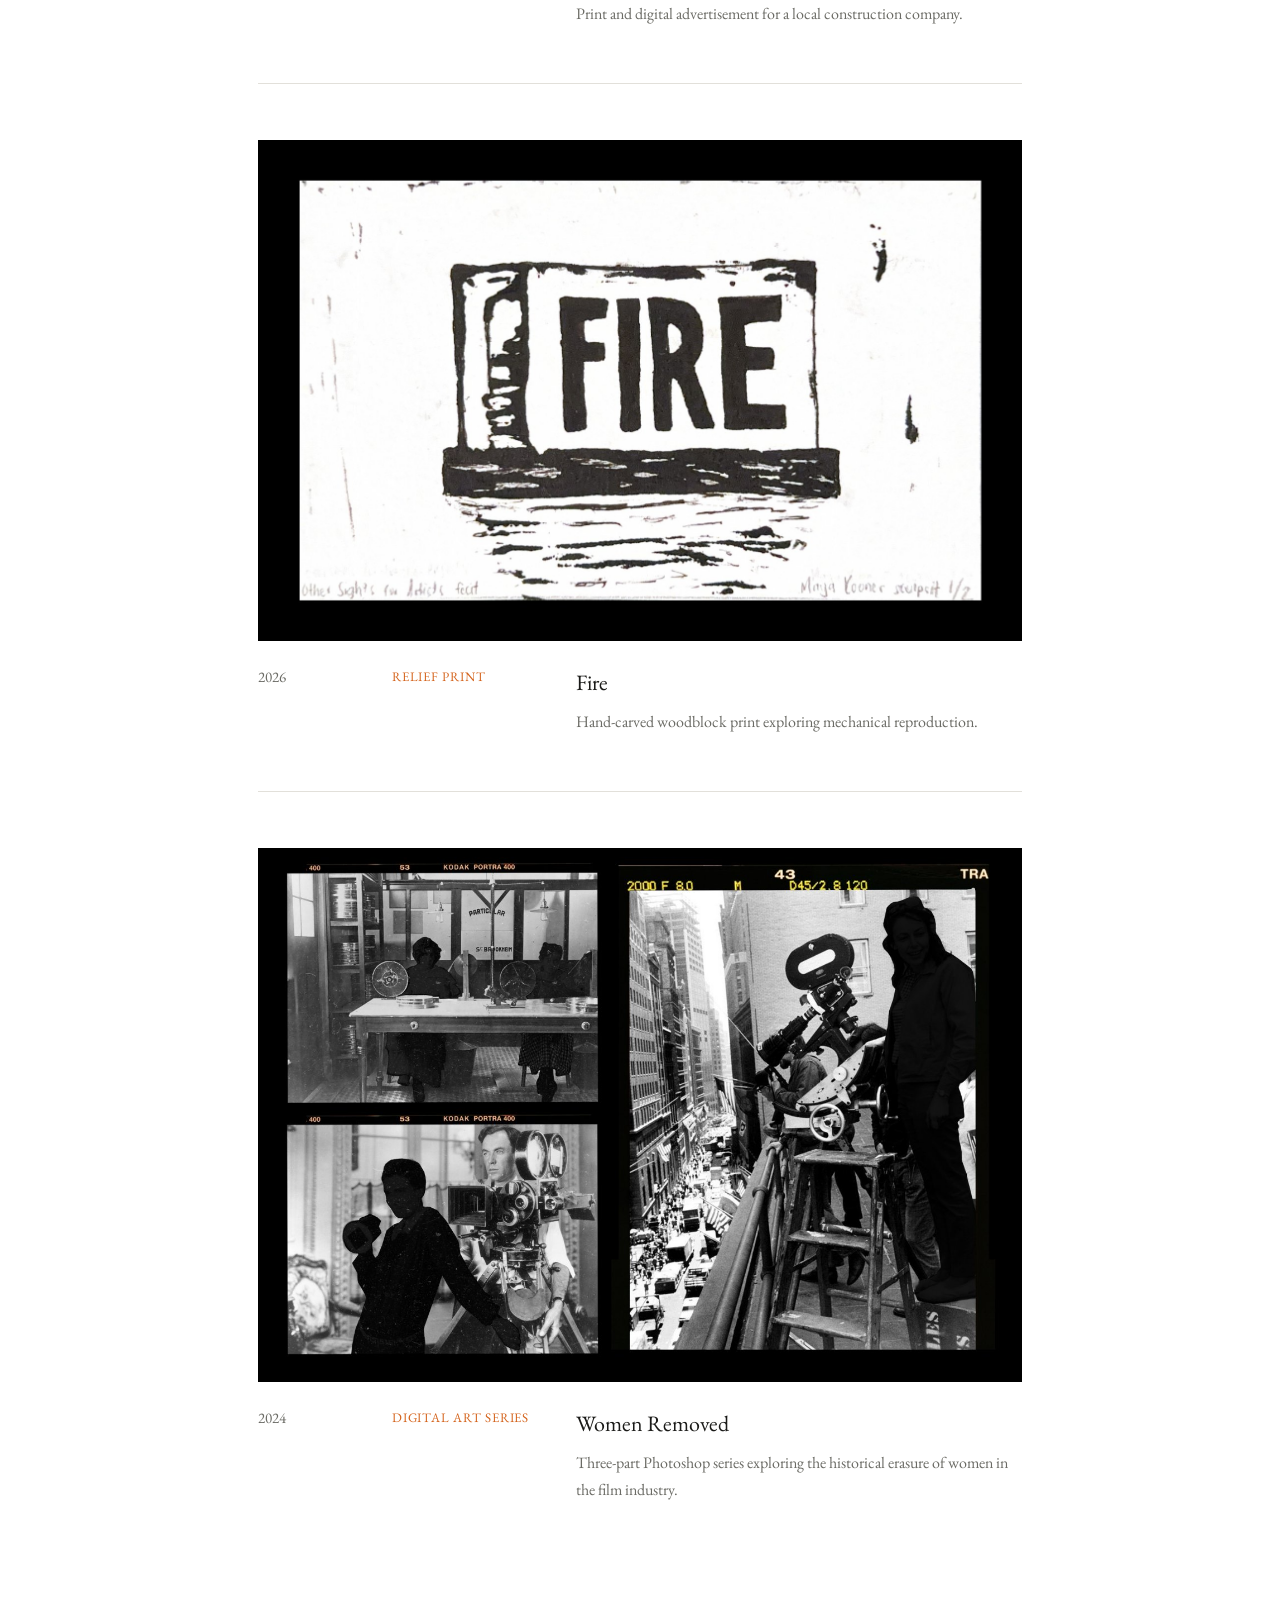
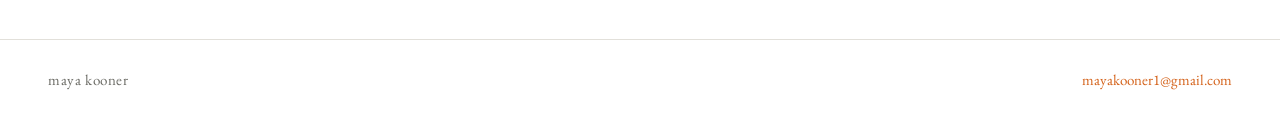
==== commit b79fd68d: "Add files via upload" ====
--- a/design.html
+++ b/design.html
@@ -83,7 +83,7 @@
 
   <div class="page-header">
     <h1>design</h1>
-    <p>Graphic design, print, branding, and visual identity work.</p>
+    <p>Graphic design, print, branding, and website design.</p>
   </div>
 
   <div class="projects">
@@ -113,14 +113,13 @@
     </div>
 
     <div class="project">
-      <img class="project-img" src="6_copy.png" alt="Oldhat Homeworks logo design">
+      <img class="project-img" src="6_copy.png" alt="Old Hat Homeworks logo design">
       <div class="project-footer">
         <div class="project-year">2026</div>
         <div class="project-tag">Logo & Branding</div>
         <div>
-          <div class="project-title">Oldhat Homeworks</div>
-          <div class="project-desc">Branding and website</div>
-          <a class="project-btn" href="https://www.oldhathomeworks.com/" target="_blank" rel="noopener">View website</a>
+          <div class="project-title">Old Hat Homeworks</div>
+          <div class="project-desc">Logo and visual identity design for a residential construction company.</div>
         </div>
       </div>
     </div>
--- a/style.css
+++ b/style.css
@@ -58,44 +58,28 @@
 .nav-links a:hover { color: var(--mid); }
 .nav-links a.active { color: var(--orange); }
 
-.button-link,
-.writing-link,
-.project-link,
-.project-btn,
-.header-links a,
-.event-links a {
-  display: inline-block;
-  margin-top: 14px;
-  font-size: 14px;
-  letter-spacing: 0.18em;
-  text-transform: uppercase;
-  color: var(--mid);
-  text-decoration: none;
-  border-bottom: 1px solid currentColor;
-  padding-bottom: 2px;
-  transition: color 0.2s, border-color 0.2s;
+.nav-links .contact-link {
+  font-weight: 500;
+  color: var(--ink) !important;
 }
 
-.button-link:hover,
-.writing-link:hover,
-.project-link:hover,
-.project-btn:hover,
-.header-links a:hover,
-.event-links a:hover {
-  color: var(--orange);
-  border-color: currentColor;
+.nav-links .contact-link:hover {
+  color: var(--mid) !important;
 }
 
+/* PAGE HEADER */
 .page-header {
-  padding: 64px 72px 40px 96px;
+  padding: 64px 72px 40px 128px;
   border-bottom: 1px solid var(--light-rule);
+  text-align: left;
 }
 
 .page-header h1 {
   font-family: 'EB Garamond', serif;
-  font-size: clamp(32px, 5vw, 52px);
+  font-size: clamp(28px, 4vw, 48px);
   font-weight: 400;
   letter-spacing: -0.01em;
+  white-space: nowrap;
 }
 
 .page-header p {
@@ -104,6 +88,7 @@
   color: var(--mid);
   max-width: 560px;
   line-height: 1.7;
+  text-align: left;
 }
 
 /* FOOTER */
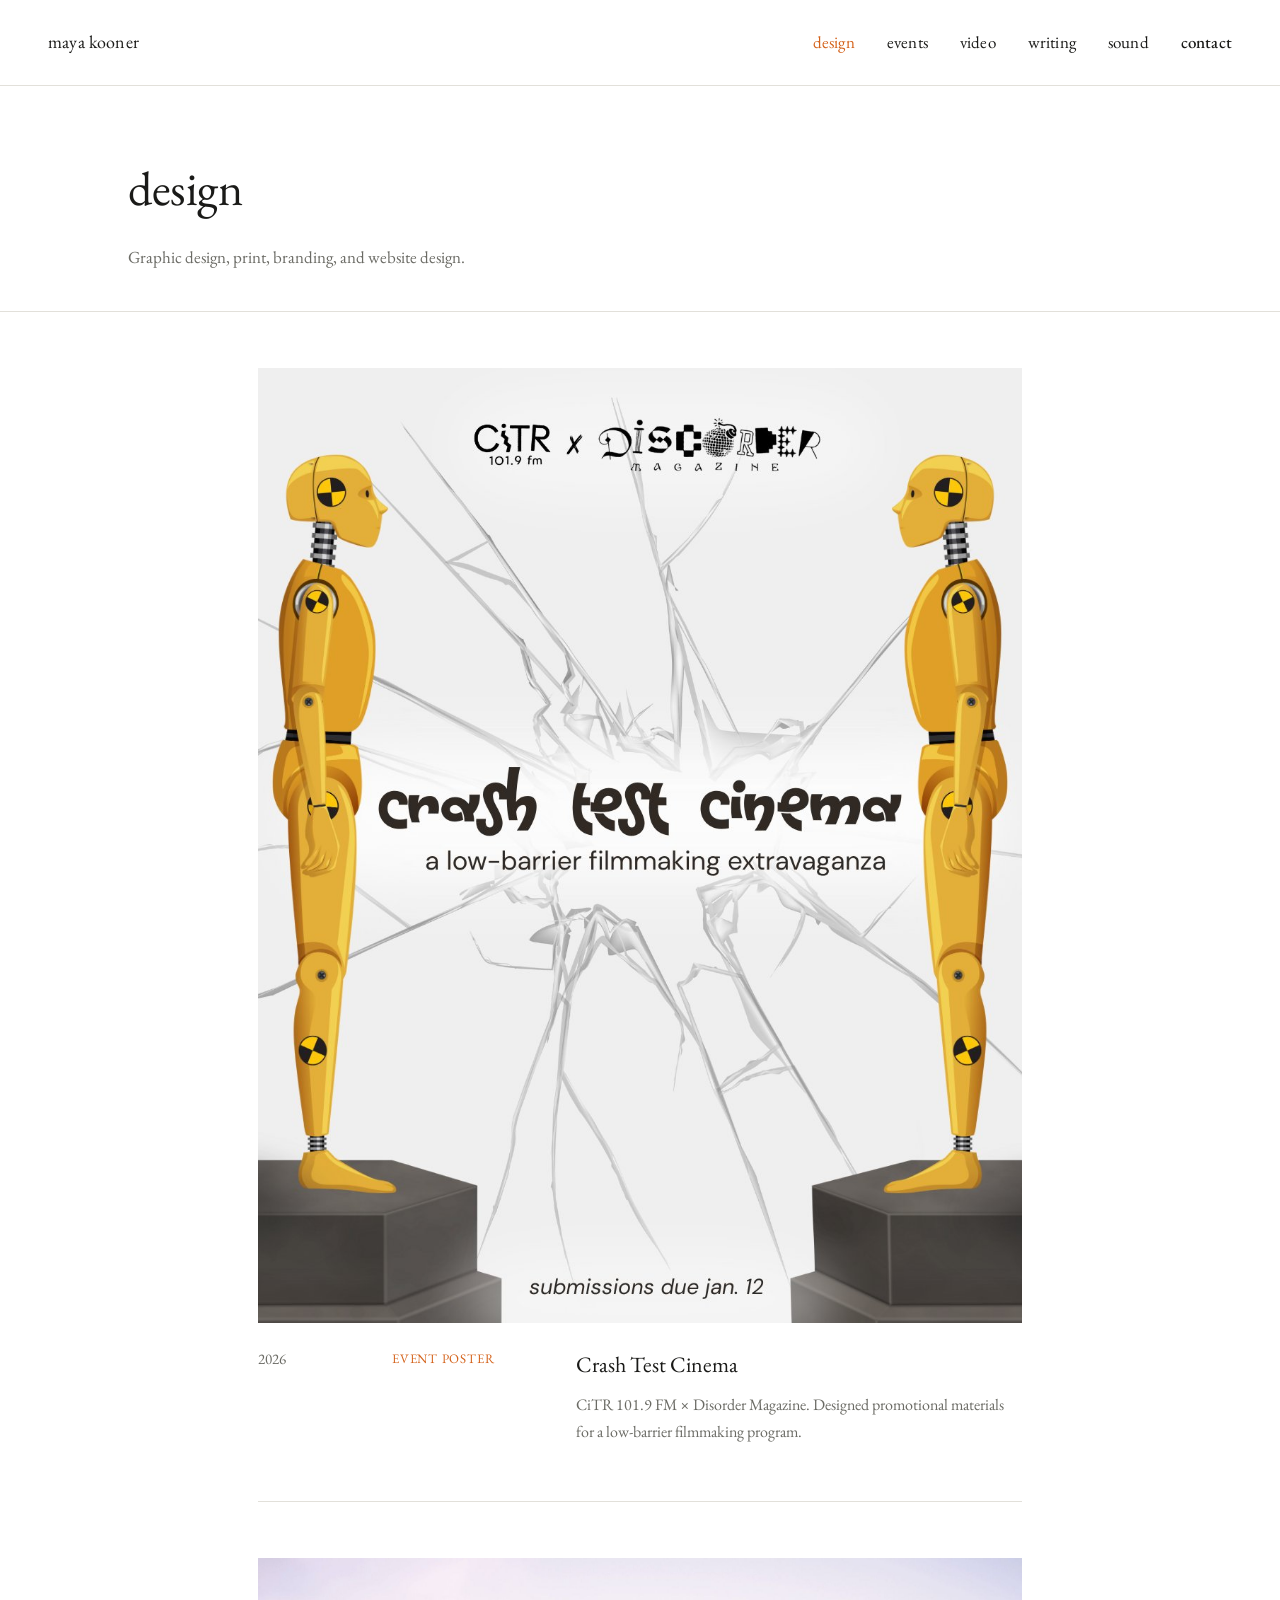
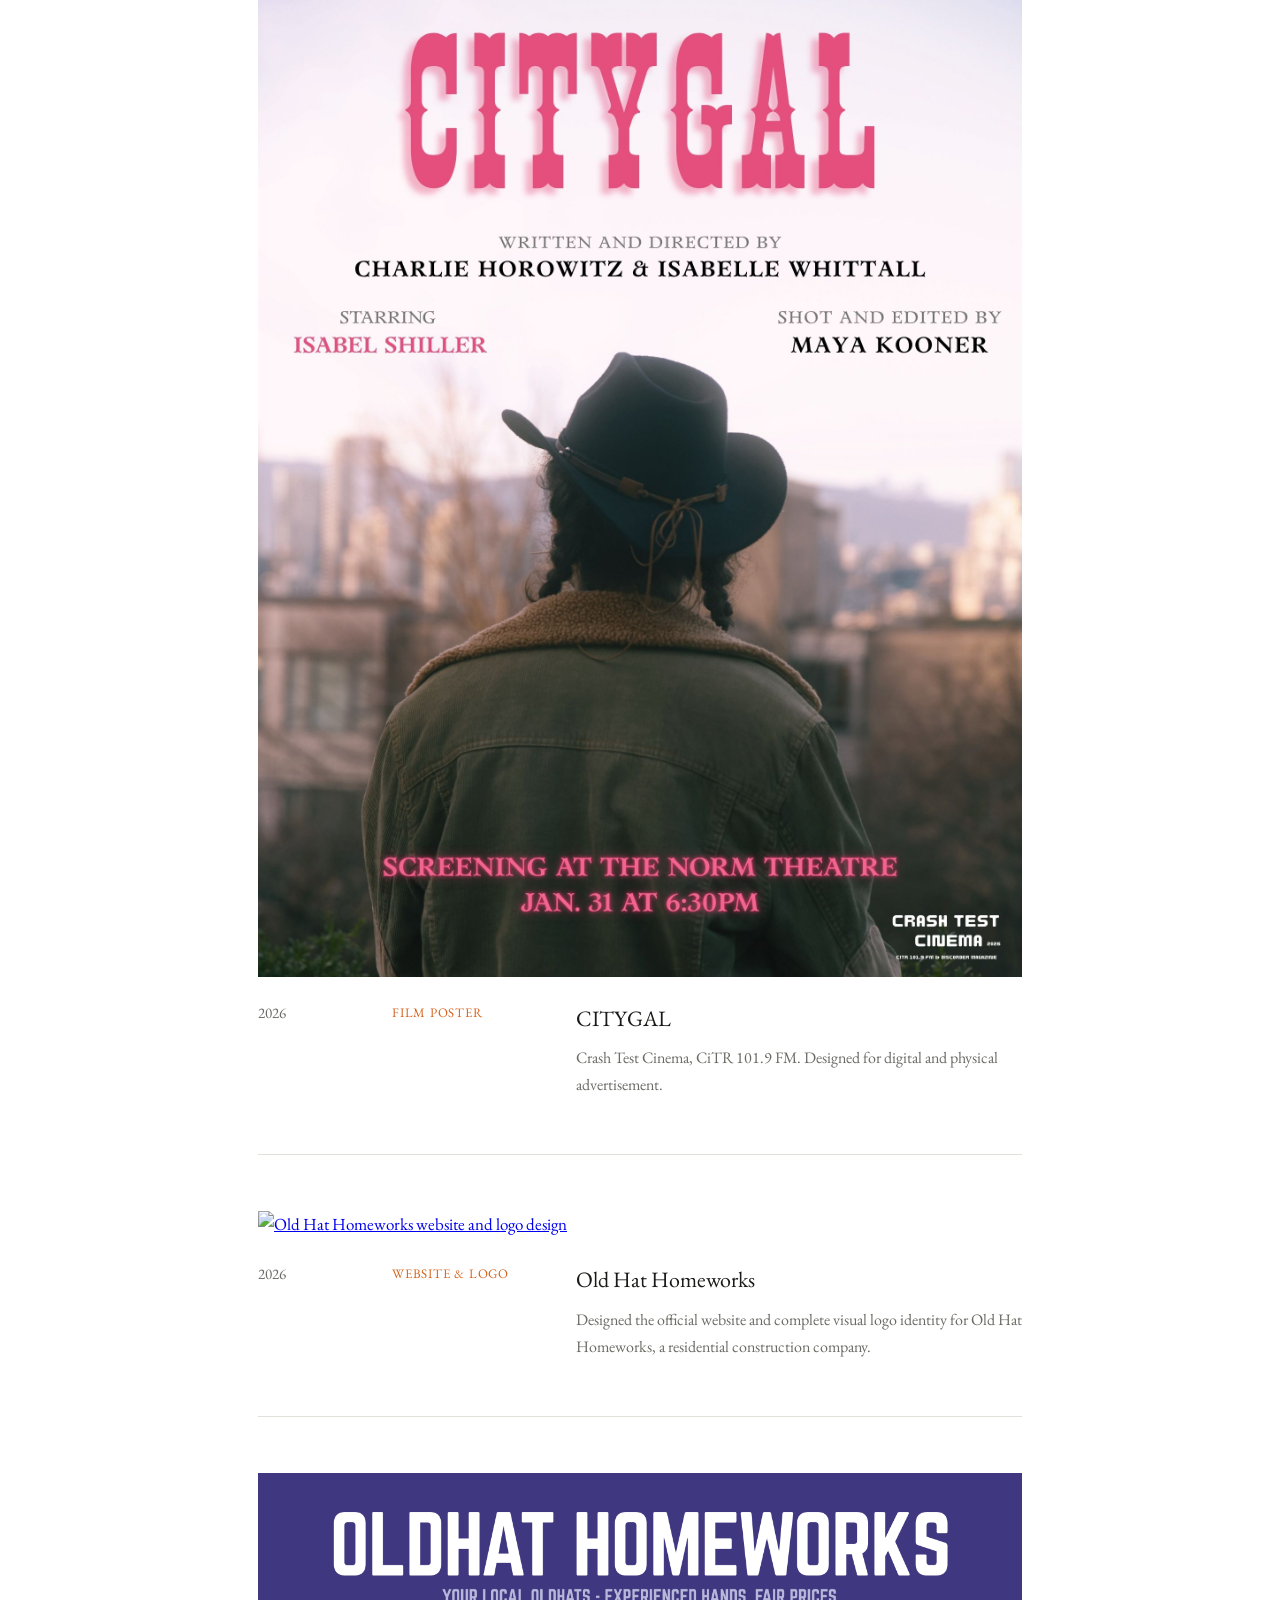
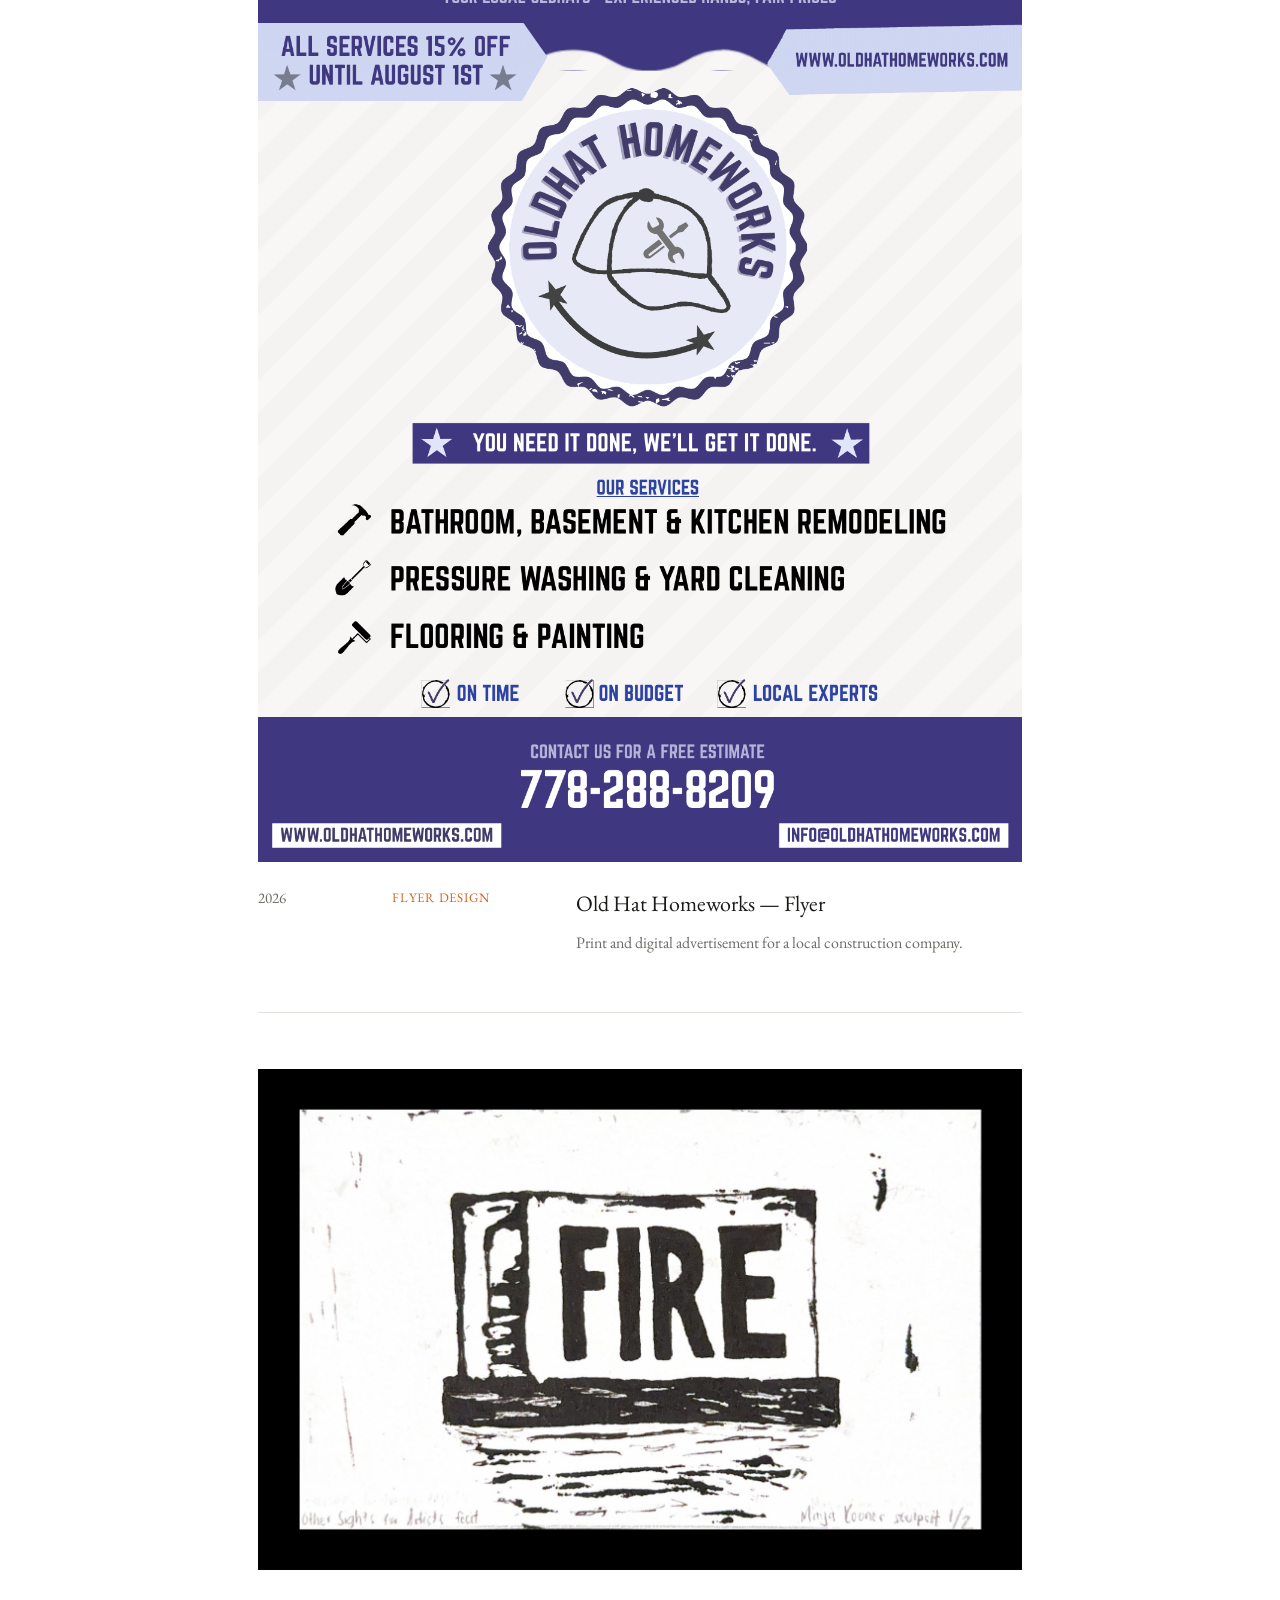
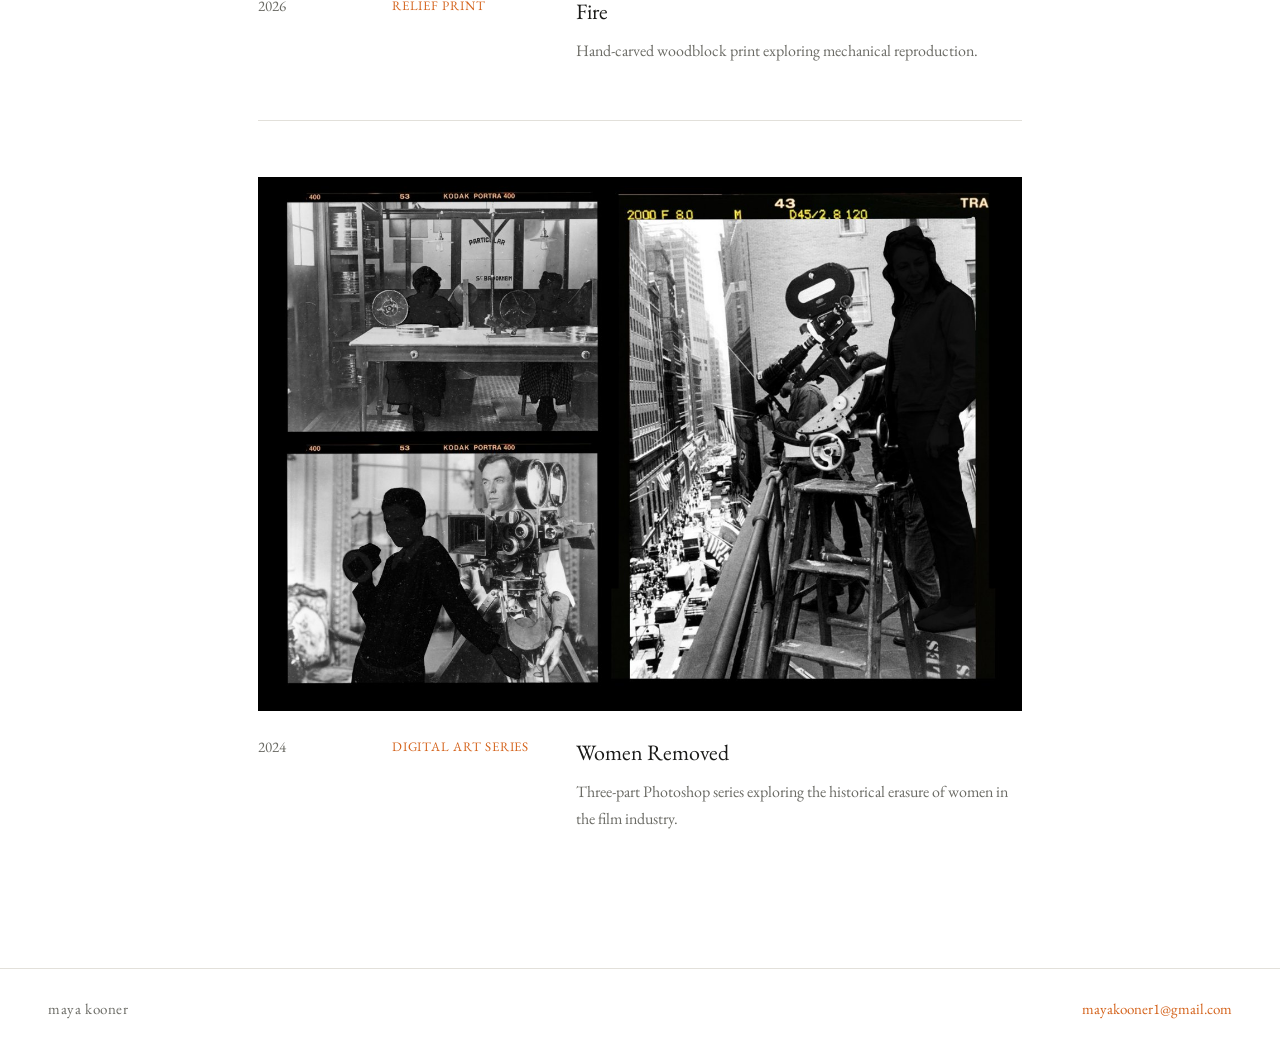
==== commit a802598b: "Add files via upload" ====
--- a/design.html
+++ b/design.html
@@ -61,8 +61,8 @@
     }
 
     @media (max-width: 768px) {
-      .projects { padding: 0 24px; }
-      .project { padding: 40px 0; }
+      .projects { padding: 0 20px; }
+      .project { padding: 32px 0; }
       .project-footer { grid-template-columns: 1fr; gap: 12px; }
     }
   </style>
@@ -113,13 +113,15 @@
     </div>
 
     <div class="project">
-      <img class="project-img" src="6_copy.png" alt="Old Hat Homeworks logo design">
+      <a href="https://oldhathomeworks.com" target="_blank" rel="noopener noreferrer">
+        <img class="project-img" src="Screenshot 2026-07-22 at 5.58.27 PM.jpg" alt="Old Hat Homeworks website and logo design">
+      </a>
       <div class="project-footer">
         <div class="project-year">2026</div>
-        <div class="project-tag">Logo & Branding</div>
+        <div class="project-tag">Website & Logo</div>
         <div>
           <div class="project-title">Old Hat Homeworks</div>
-          <div class="project-desc">Logo and visual identity design for a residential construction company.</div>
+          <div class="project-desc">Designed the official website and complete visual logo identity for Old Hat Homeworks, a residential construction company.</div>
         </div>
       </div>
     </div>
--- a/style.css
+++ b/style.css
@@ -116,8 +116,45 @@
 }
 
 @media (max-width: 768px) {
-  nav { padding: 20px 24px; }
-  .nav-links { gap: 16px; }
-  .page-header { padding: 40px 24px 28px; }
-  footer { padding: 20px 24px; flex-direction: column; gap: 8px; text-align: center; }
+  nav {
+    padding: 12px 14px;
+    gap: 14px;
+  }
+  .nav-name {
+    font-size: 13px;
+    line-height: 1.25;
+    max-width: 70px;
+    flex-shrink: 0;
+  }
+  .nav-links {
+    gap: 7px;
+    flex-wrap: nowrap;
+  }
+  .nav-links a {
+    font-size: 10px;
+    white-space: nowrap;
+  }
+  .page-header {
+    padding: 28px 20px 20px 20px;
+  }
+  .page-header h1 {
+    font-size: 30px;
+    white-space: normal;
+  }
+  .page-header p {
+    font-size: 14px;
+    max-width: 100%;
+    white-space: normal;
+    margin-top: 10px;
+  }
+  footer {
+    padding: 16px 20px;
+    flex-direction: column;
+    gap: 6px;
+    text-align: center;
+    margin-top: 48px;
+  }
+  footer span, footer a {
+    font-size: 13px;
+  }
 }
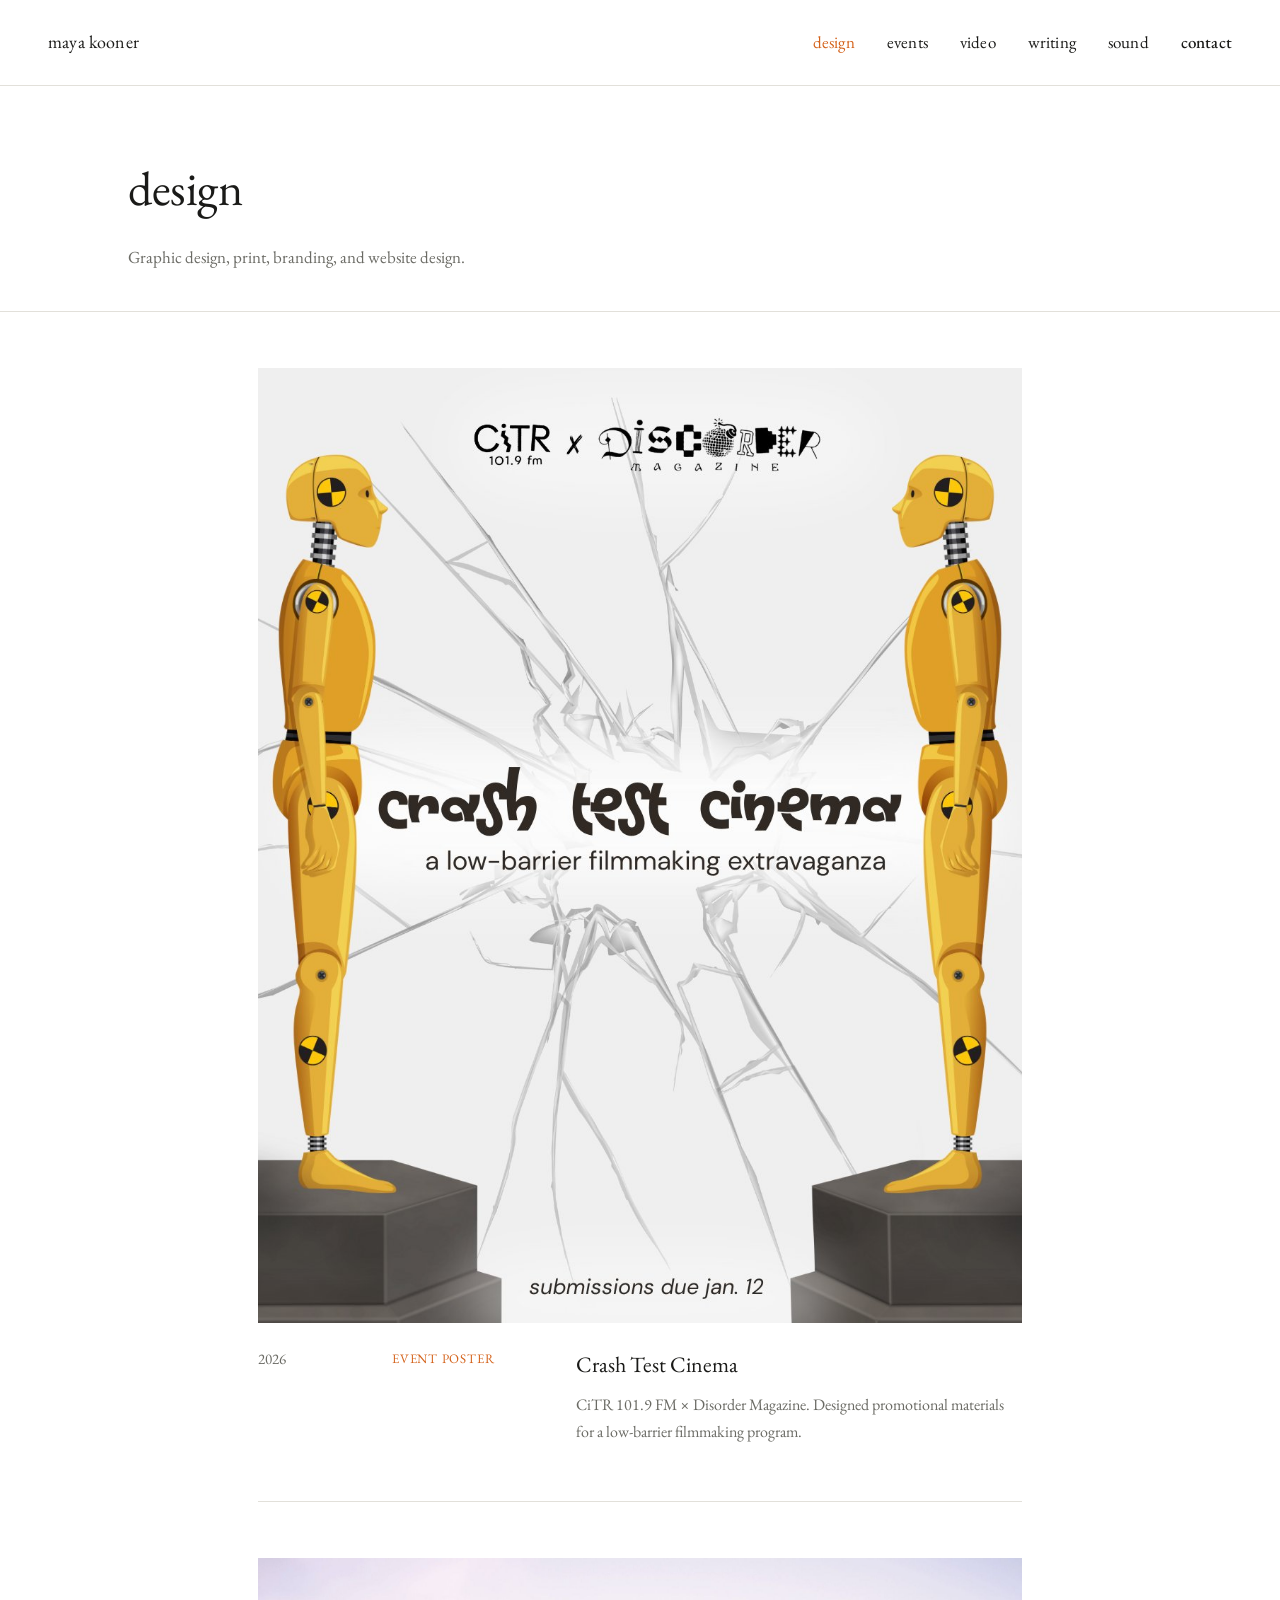
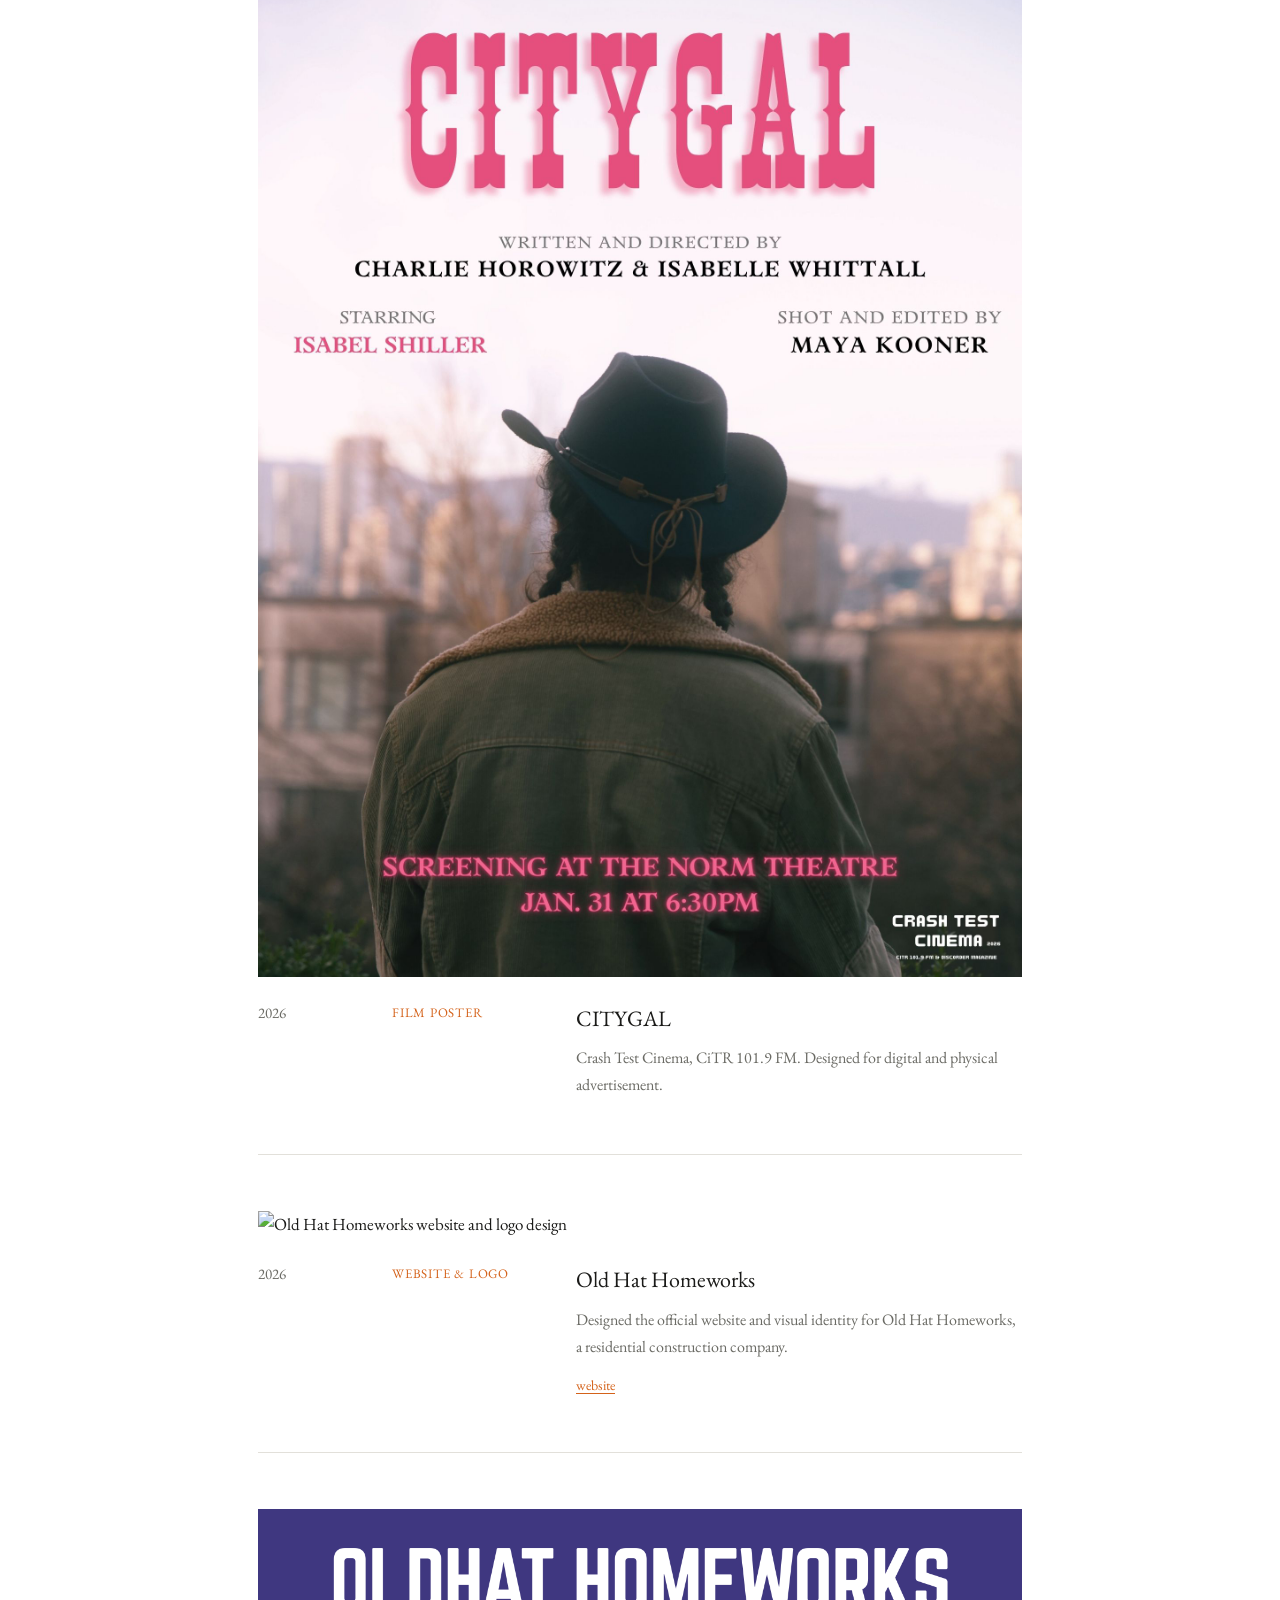
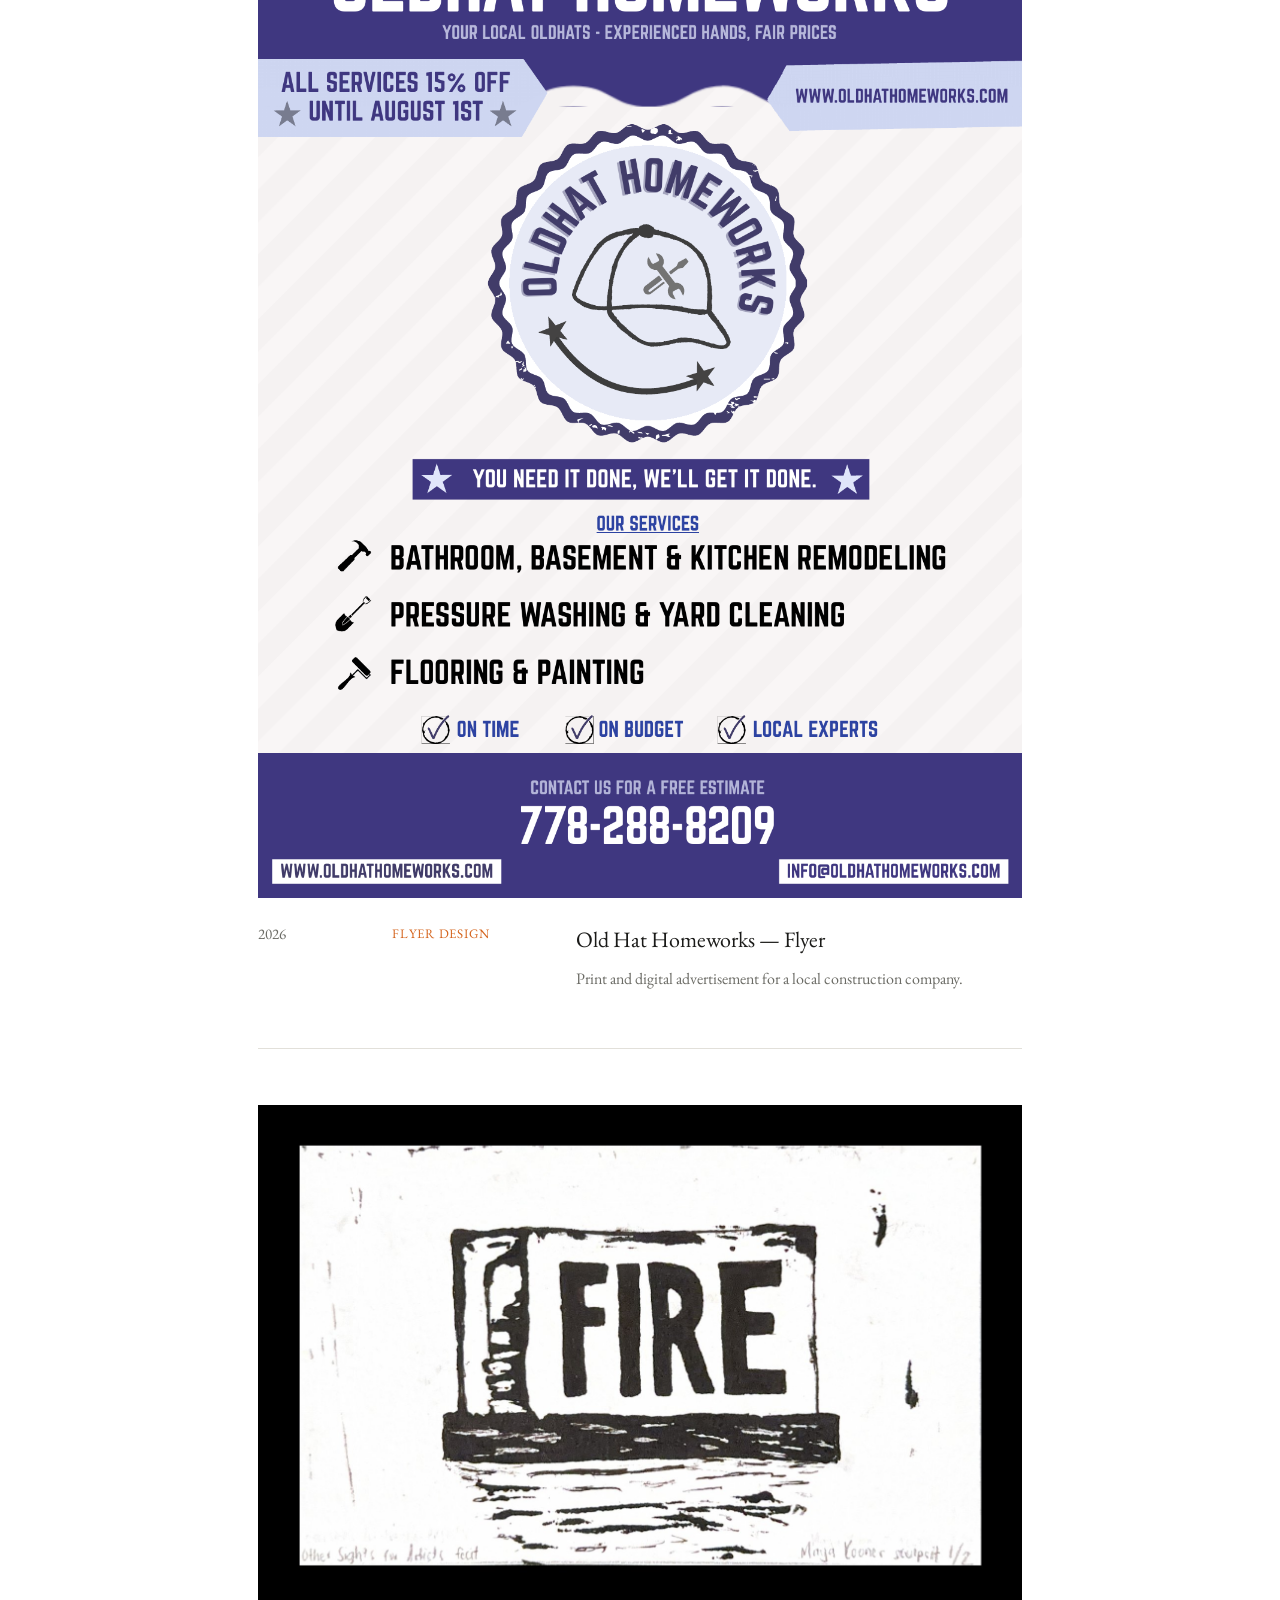
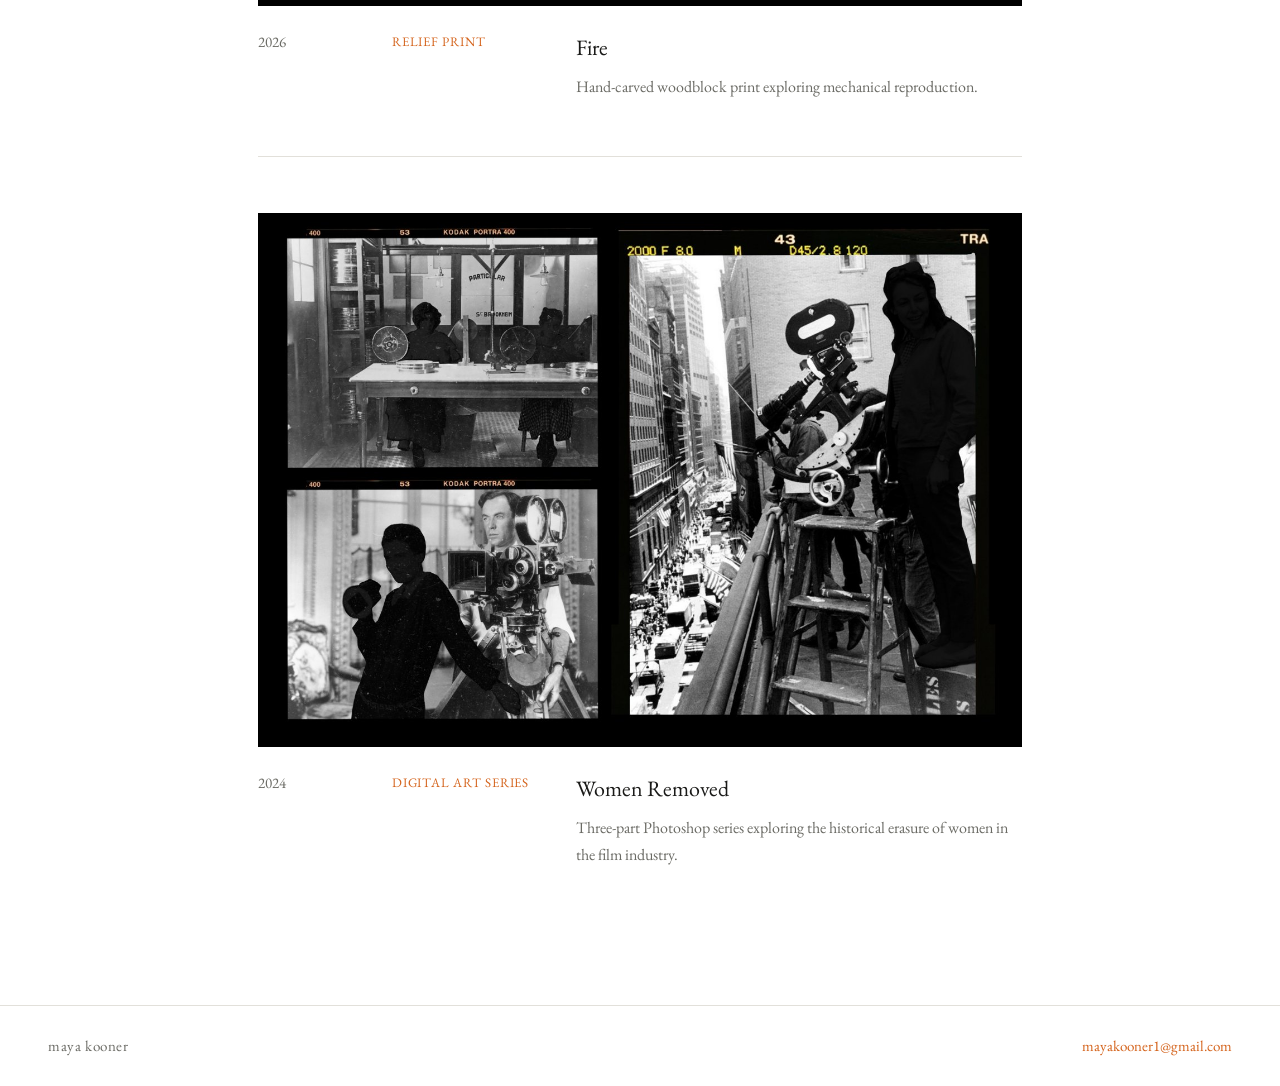
==== commit 2fc21223: "Add files via upload" ====
--- a/design.html
+++ b/design.html
@@ -60,6 +60,24 @@
       line-height: 1.7;
     }
 
+    .event-links {
+      margin-top: 14px;
+      display: flex;
+      flex-direction: column;
+      gap: 6px;
+    }
+
+    .event-links a {
+      font-size: 14px;
+      color: var(--orange);
+      text-decoration: underline;
+      text-underline-offset: 3px;
+      display: inline;
+      transition: opacity 0.2s;
+    }
+
+    .event-links a:hover { opacity: 0.6; }
+
     @media (max-width: 768px) {
       .projects { padding: 0 20px; }
       .project { padding: 32px 0; }
@@ -113,15 +131,16 @@
     </div>
 
     <div class="project">
-      <a href="https://oldhathomeworks.com" target="_blank" rel="noopener noreferrer">
-        <img class="project-img" src="Screenshot 2026-07-22 at 5.58.27 PM.jpg" alt="Old Hat Homeworks website and logo design">
-      </a>
+      <img class="project-img" src="Screenshot 2026-07-22 at 5.58.27 PM.jpg" alt="Old Hat Homeworks website and logo design">
       <div class="project-footer">
         <div class="project-year">2026</div>
         <div class="project-tag">Website & Logo</div>
         <div>
           <div class="project-title">Old Hat Homeworks</div>
-          <div class="project-desc">Designed the official website and complete visual logo identity for Old Hat Homeworks, a residential construction company.</div>
+          <div class="project-desc">Designed the official website and visual identity for Old Hat Homeworks, a residential construction company.</div>
+          <div class="event-links">
+            <a href="https://oldhathomeworks.com" target="_blank" rel="noopener noreferrer">website</a>
+          </div>
         </div>
       </div>
     </div>
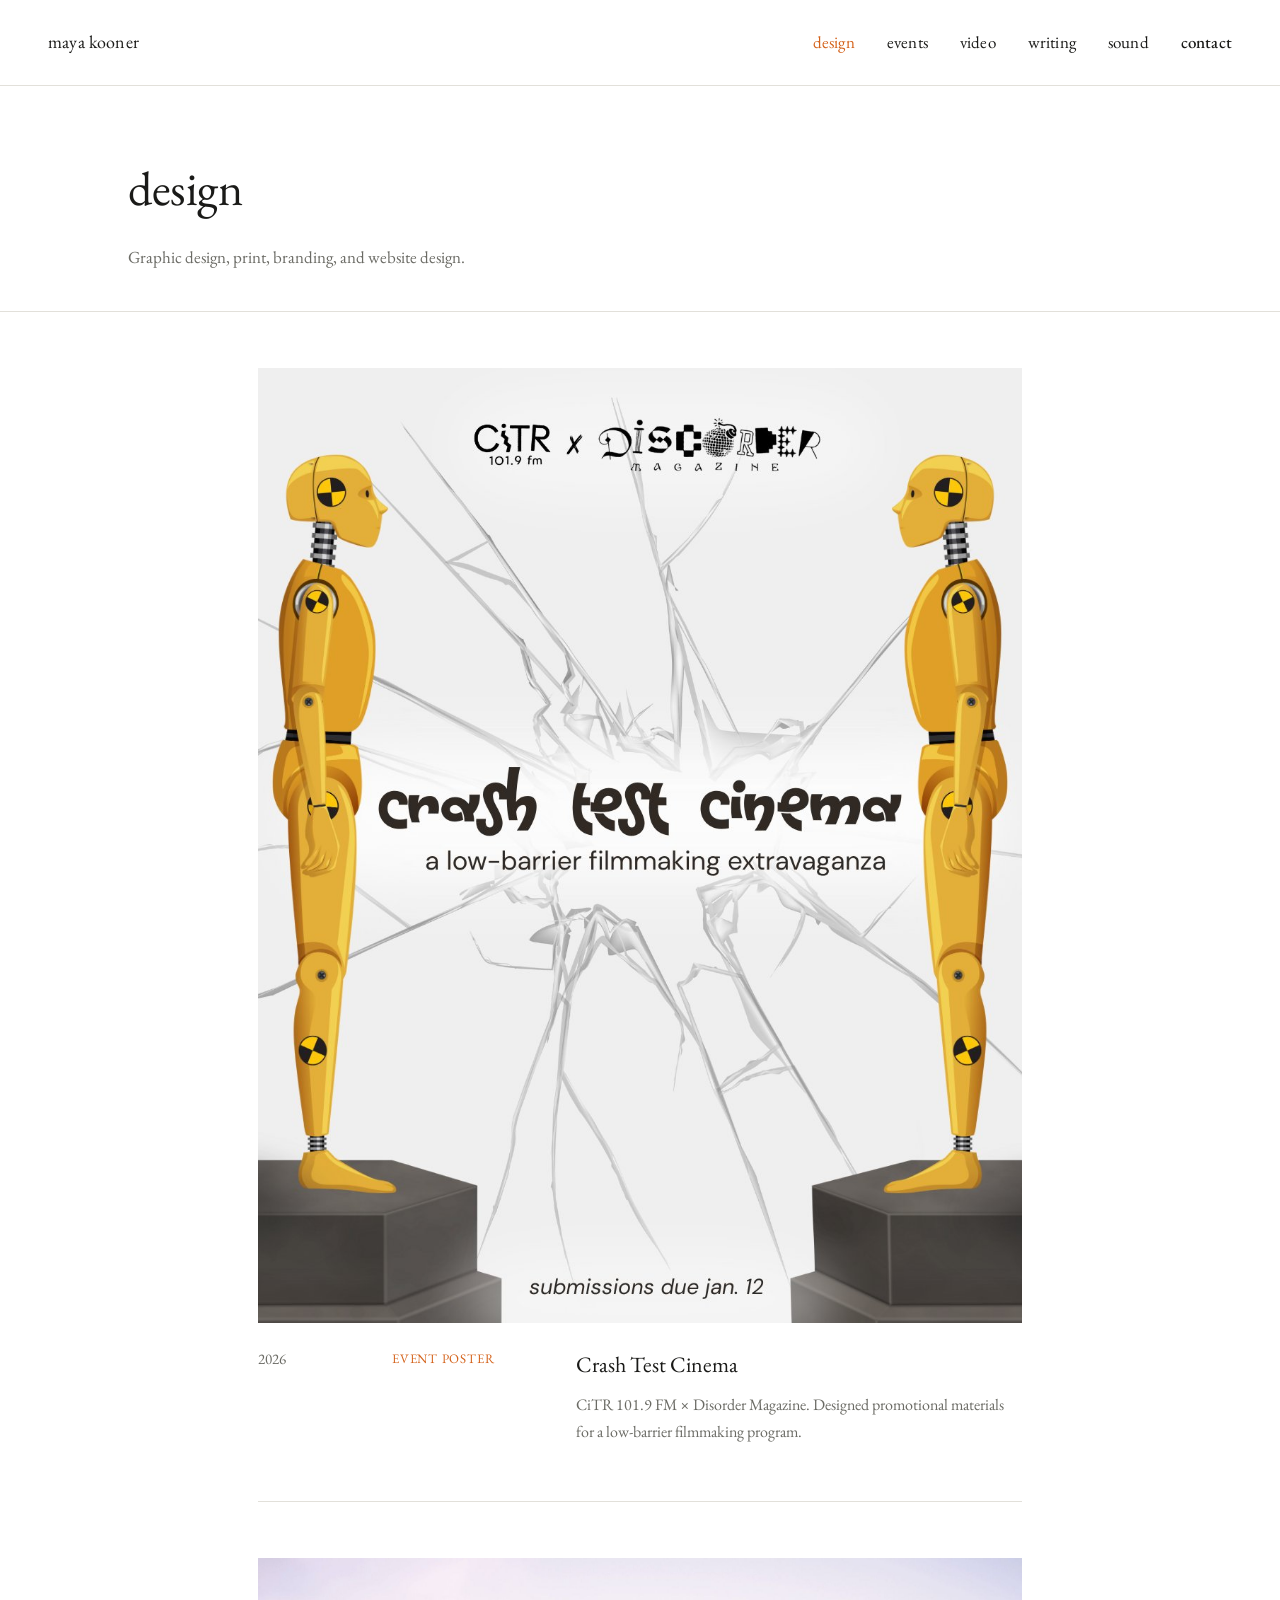
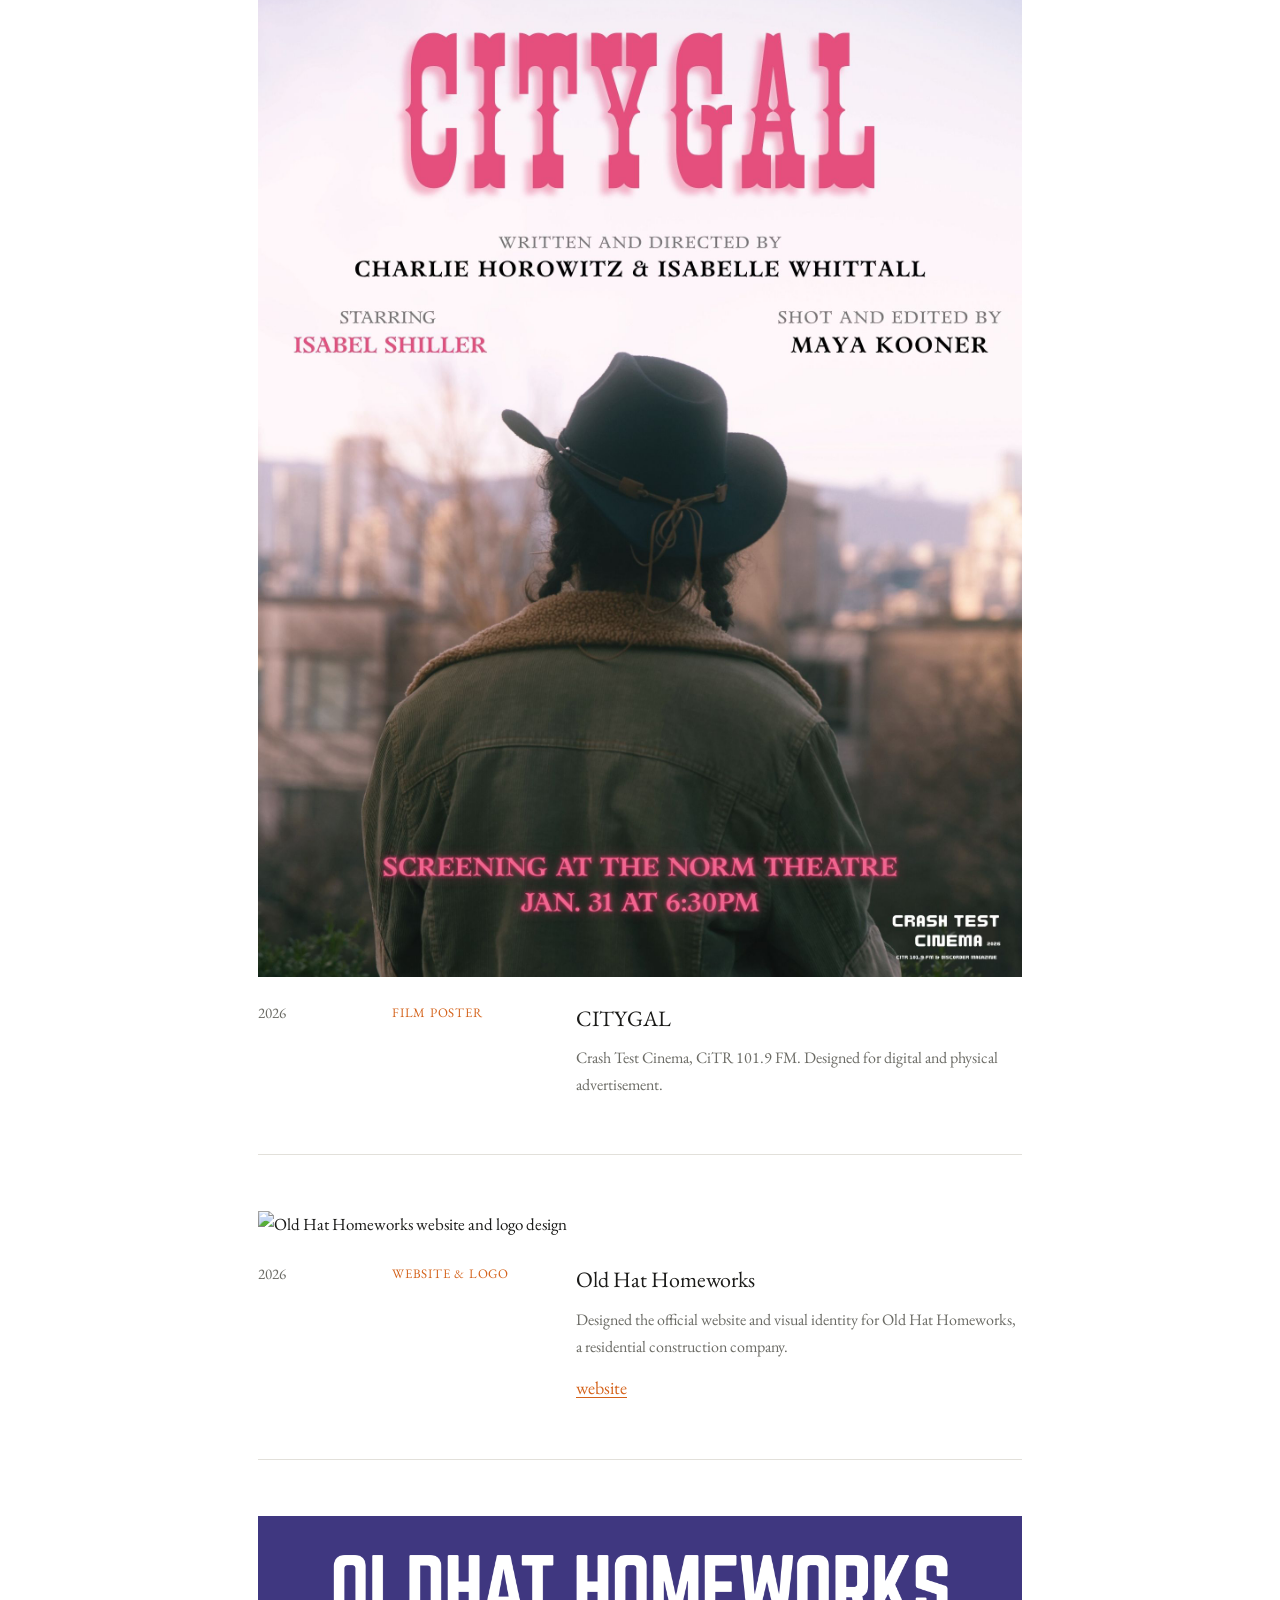
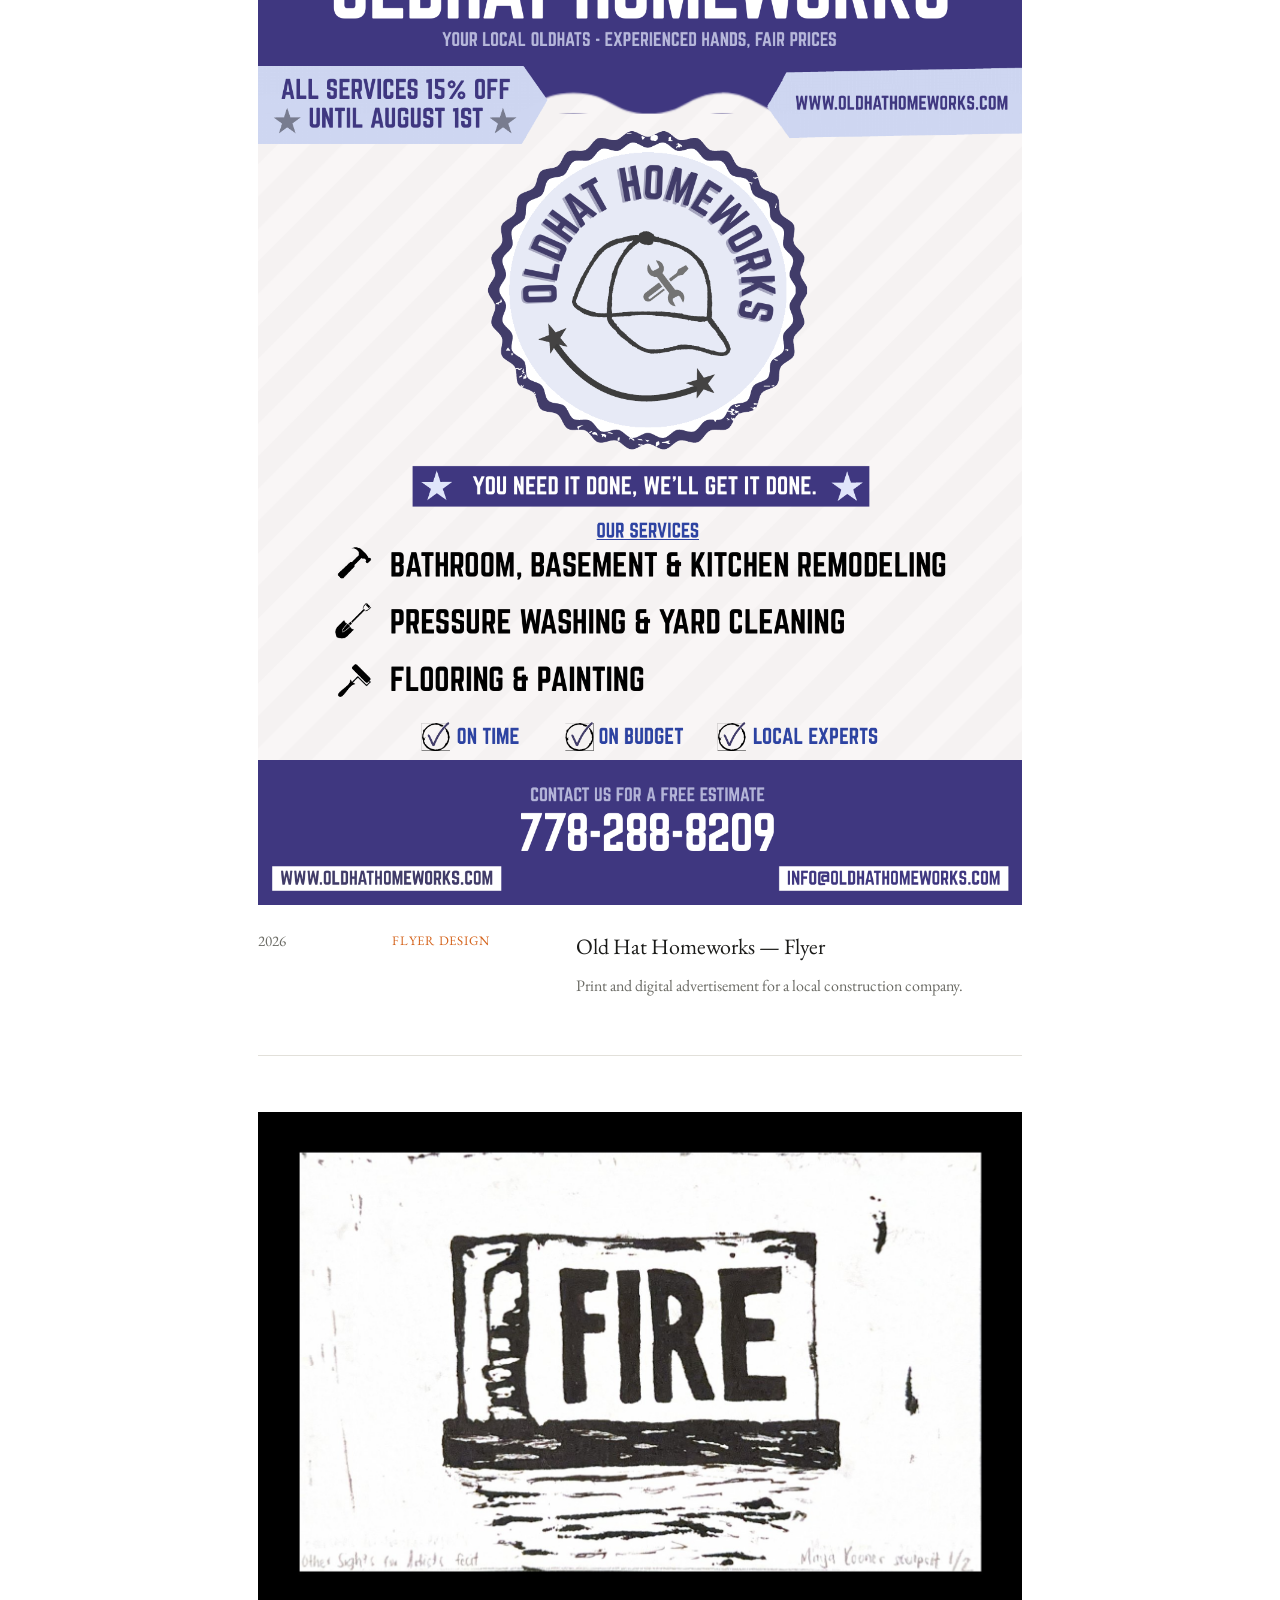
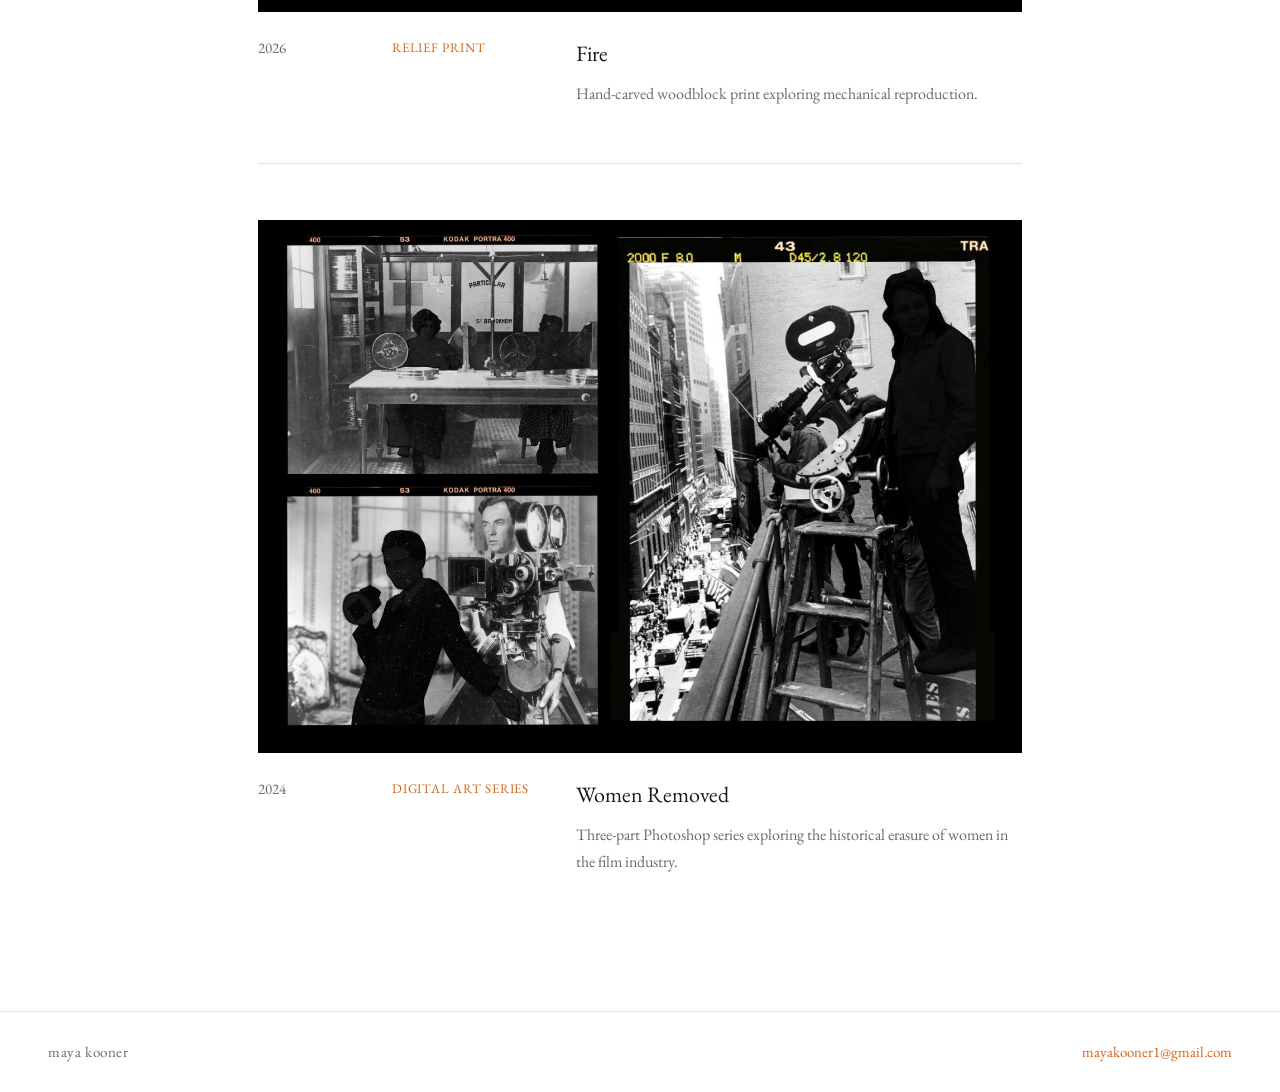
==== commit 82e0658e: "Add files via upload" ====
--- a/design.html
+++ b/design.html
@@ -68,7 +68,7 @@
     }
 
     .event-links a {
-      font-size: 14px;
+      font-size: 18px;
       color: var(--orange);
       text-decoration: underline;
       text-underline-offset: 3px;
@@ -131,7 +131,7 @@
     </div>
 
     <div class="project">
-      <img class="project-img" src="Screenshot 2026-07-22 at 5.58.27 PM.jpg" alt="Old Hat Homeworks website and logo design">
+      <img class="project-img" src="oldhat_website.jpg" alt="Old Hat Homeworks website and logo design">
       <div class="project-footer">
         <div class="project-year">2026</div>
         <div class="project-tag">Website & Logo</div>
